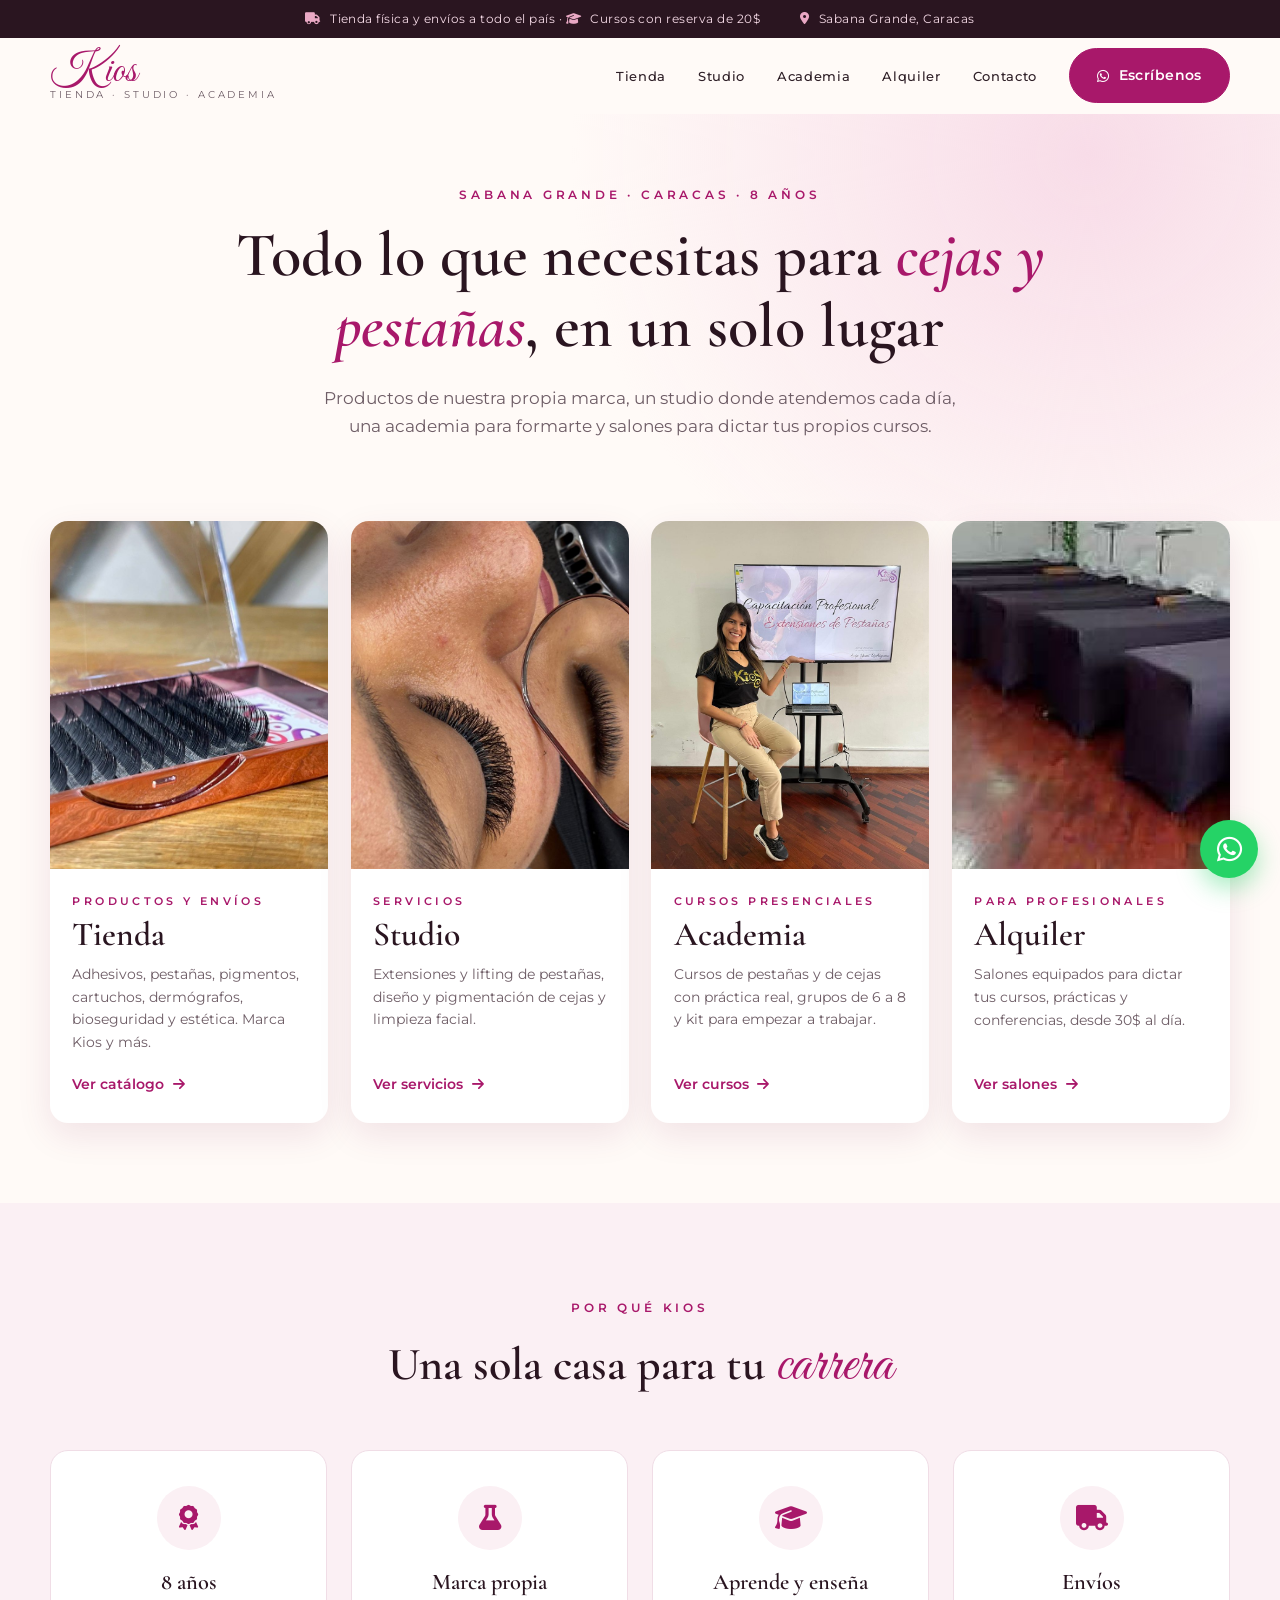
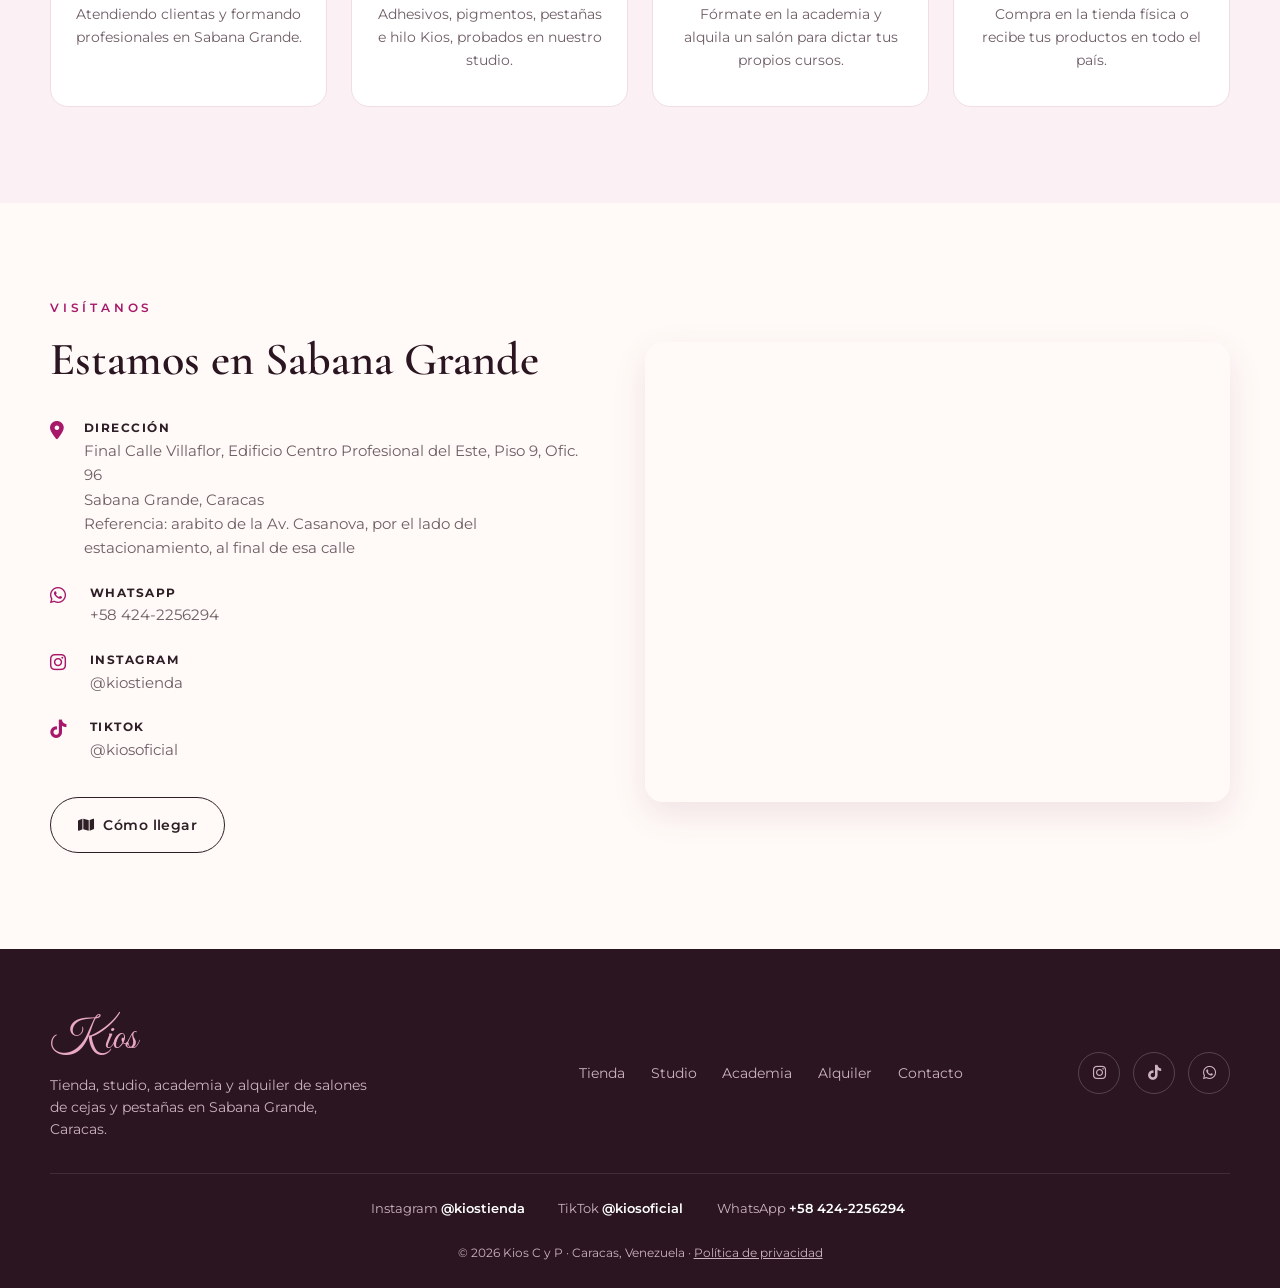
==== index.html @ 5a628b2a "Inicio: foto única de pestañas Kios (la de mejor calidad del catálogo) en la tarjeta de Tienda Co-Au" ====
<!DOCTYPE html>
<html lang="es">
<head>
  <meta charset="UTF-8" />
  <meta name="viewport" content="width=device-width, initial-scale=1.0" />
  <meta name="description" content="Kios: tienda de productos de cejas, pestañas y estética, studio de belleza, academia de cursos y alquiler de salones en Sabana Grande, Caracas." />
  <title>Kios — Tienda, Studio y Academia de Cejas y Pestañas en Caracas</title>

  <!-- Google Fonts -->
  <link rel="preconnect" href="https://fonts.googleapis.com" />
  <link rel="preconnect" href="https://fonts.gstatic.com" crossorigin />
  <link href="https://fonts.googleapis.com/css2?family=Cormorant+Garamond:wght@500;600;700&family=Great+Vibes&family=Montserrat:wght@400;500;600;700&display=swap" rel="stylesheet" />

  <!-- Font Awesome -->
  <link rel="stylesheet" href="https://cdnjs.cloudflare.com/ajax/libs/font-awesome/6.5.0/css/all.min.css" />

  <link rel="stylesheet" href="css/styles.css" />
</head>
<body>

  <!-- ========== BARRA DE AVISO ========== -->
  <div class="topbar">
    <div class="container topbar__inner">
      <span><i class="fas fa-truck"></i> Tienda física y envíos a todo el país · <i class="fas fa-graduation-cap"></i> Cursos con reserva de 20$</span>
      <span class="topbar__hide-sm"><i class="fas fa-location-dot"></i> Sabana Grande, Caracas</span>
    </div>
  </div>

  <!-- ========== NAVBAR ========== -->
  <header class="navbar" id="navbar">
    <div class="container navbar__inner">
      <a href="index.html" class="navbar__logo" aria-label="Kios, ir al inicio">
        <span class="logo__word">Kios</span>
        <span class="logo__sub">Tienda · Studio · Academia</span>
      </a>

      <nav class="navbar__links" id="navLinks">
        <a href="tienda.html">Tienda</a>
        <a href="studio.html">Studio</a>
        <a href="academia.html">Academia</a>
        <a href="alquiler.html">Alquiler</a>
        <a href="index.html#contacto">Contacto</a>
      </nav>

      <a class="btn btn--primary navbar__cta" data-wa="sus productos y servicios">
        <i class="fab fa-whatsapp"></i> <span>Escríbenos</span>
      </a>

      <button class="navbar__burger" id="burger" aria-label="Abrir menú">
        <span></span><span></span><span></span>
      </button>
    </div>
  </header>

  <main>

    <!-- ========== HERO ========== -->
    <section class="home-hero">
      <div class="container reveal">
        <p class="eyebrow">Sabana Grande · Caracas · 8 años</p>
        <h1>Todo lo que necesitas para <em>cejas y pestañas</em>, en un solo lugar</h1>
        <p class="hero__lead">Productos de nuestra propia marca, un studio donde atendemos cada día, una academia para formarte y salones para dictar tus propios cursos.</p>
      </div>
    </section>

    <!-- ========== 4 NEGOCIOS ========== -->
    <section class="doors-wrap">
      <div class="container">
        <div class="doors">
          <a href="tienda.html" class="door reveal">
            <img src="assets/img/tienda-pestanas-kios.jpg" alt="" loading="lazy" style="object-position: 72% center" />
            <div class="door__body">
              <p class="eyebrow">Productos y envíos</p>
              <h2>Tienda</h2>
              <p>Adhesivos, pestañas, pigmentos, cartuchos, dermógrafos, bioseguridad y estética. Marca Kios y más.</p>
              <span class="door__cta">Ver catálogo <i class="fas fa-arrow-right"></i></span>
            </div>
          </a>
          <a href="studio.html" class="door reveal">
            <img src="assets/img/pestanas-espejo.jpg" alt="" loading="lazy" />
            <div class="door__body">
              <p class="eyebrow">Servicios</p>
              <h2>Studio</h2>
              <p>Extensiones y lifting de pestañas, diseño y pigmentación de cejas y limpieza facial.</p>
              <span class="door__cta">Ver servicios <i class="fas fa-arrow-right"></i></span>
            </div>
          </a>
          <a href="academia.html" class="door reveal">
            <img src="assets/img/instructora.jpg" alt="" loading="lazy" style="object-position: center 30%" />
            <div class="door__body">
              <p class="eyebrow">Cursos presenciales</p>
              <h2>Academia</h2>
              <p>Cursos de pestañas y de cejas con práctica real, grupos de 6 a 8 y kit para empezar a trabajar.</p>
              <span class="door__cta">Ver cursos <i class="fas fa-arrow-right"></i></span>
            </div>
          </a>
          <a href="alquiler.html" class="door reveal">
            <img src="assets/img/salon-practicas.jpg" alt="" loading="lazy" />
            <div class="door__body">
              <p class="eyebrow">Para profesionales</p>
              <h2>Alquiler</h2>
              <p>Salones equipados para dictar tus cursos, prácticas y conferencias, desde 30$ al día.</p>
              <span class="door__cta">Ver salones <i class="fas fa-arrow-right"></i></span>
            </div>
          </a>
        </div>
      </div>
    </section>

    <!-- ========== POR QUÉ KIOS ========== -->
    <section class="section section--blush">
      <div class="container">
        <div class="section__head reveal">
          <p class="eyebrow">Por qué Kios</p>
          <h2>Una sola casa para tu <span class="script">carrera</span></h2>
        </div>
        <div class="why">
          <div class="why__item reveal"><i class="fas fa-award"></i><h3>8 años</h3><p>Atendiendo clientas y formando profesionales en Sabana Grande.</p></div>
          <div class="why__item reveal"><i class="fas fa-flask"></i><h3>Marca propia</h3><p>Adhesivos, pigmentos, pestañas e hilo Kios, probados en nuestro studio.</p></div>
          <div class="why__item reveal"><i class="fas fa-graduation-cap"></i><h3>Aprende y enseña</h3><p>Fórmate en la academia y alquila un salón para dictar tus propios cursos.</p></div>
          <div class="why__item reveal"><i class="fas fa-truck"></i><h3>Envíos</h3><p>Compra en la tienda física o recibe tus productos en todo el país.</p></div>
        </div>
      </div>
    </section>

    <!-- ========== CONTACTO ========== -->
    <section class="section" id="contacto">
      <div class="container contact">
        <div class="contact__info reveal">
          <p class="eyebrow">Visítanos</p>
          <h2>Estamos en Sabana Grande</h2>
          <ul class="contact__list">
            <li><i class="fas fa-location-dot"></i><div><strong>Dirección</strong><span>Final Calle Villaflor, Edificio Centro Profesional del Este, Piso 9, Ofic. 96<br />Sabana Grande, Caracas</span><span>Referencia: arabito de la Av. Casanova, por el lado del estacionamiento, al final de esa calle</span></div></li>
            <li><i class="fab fa-whatsapp"></i><div><strong>WhatsApp</strong><a href="https://wa.me/584242256294" target="_blank" rel="noopener">+58 424-2256294</a></div></li>
            <li><i class="fab fa-instagram"></i><div><strong>Instagram</strong><a href="https://www.instagram.com/kiostienda/" target="_blank" rel="noopener">@kiostienda</a></div></li>
            <li><i class="fab fa-tiktok"></i><div><strong>TikTok</strong><a href="https://www.tiktok.com/@kiosoficial" target="_blank" rel="noopener">@kiosoficial</a></div></li>
          </ul>
          <a href="https://maps.app.goo.gl/WRC1f1G1rYaAxHbv8" target="_blank" rel="noopener" class="btn btn--ghost"><i class="fas fa-map"></i> Cómo llegar</a>
        </div>
        <div class="contact__map reveal">
          <iframe title="Ubicación de Kios en Google Maps" src="https://www.google.com/maps?q=Centro+Profesional+del+Este,+Sabana+Grande,+Caracas&output=embed" loading="lazy" referrerpolicy="no-referrer-when-downgrade"></iframe>
        </div>
      </div>
    </section>

  </main>

  <!-- ========== FOOTER ========== -->
  <footer class="footer">
    <div class="container footer__inner">
      <div>
        <span class="logo__word logo__word--light">Kios</span>
        <p>Tienda, studio, academia y alquiler de salones de cejas y pestañas en Sabana Grande, Caracas.</p>
      </div>
      <nav class="footer__links">
        <a href="tienda.html">Tienda</a>
        <a href="studio.html">Studio</a>
        <a href="academia.html">Academia</a>
        <a href="alquiler.html">Alquiler</a>
        <a href="index.html#contacto">Contacto</a>
      </nav>
      <div class="footer__social">
        <a href="https://www.instagram.com/kiostienda/" target="_blank" rel="noopener" aria-label="Instagram de la tienda"><i class="fab fa-instagram"></i></a>
        <a href="https://www.tiktok.com/@kiosoficial" target="_blank" rel="noopener" aria-label="TikTok"><i class="fab fa-tiktok"></i></a>
        <a href="https://wa.me/584242256294" target="_blank" rel="noopener" aria-label="WhatsApp"><i class="fab fa-whatsapp"></i></a>
      </div>
    </div>
    <ul class="footer__accounts">
      <li>Instagram <a href="https://www.instagram.com/kiostienda/" target="_blank" rel="noopener">@kiostienda</a></li>
      <li>TikTok <a href="https://www.tiktok.com/@kiosoficial" target="_blank" rel="noopener">@kiosoficial</a></li>
      <li>WhatsApp <a href="https://wa.me/584242256294" target="_blank" rel="noopener">+58 424-2256294</a></li>
    </ul>
    <p class="footer__copy">© <span id="year"></span> Kios C y P · Caracas, Venezuela · <a href="privacidad.html">Política de privacidad</a></p>
  </footer>

  <!-- ========== WHATSAPP FLOTANTE ========== -->
  <a class="wa-float" data-wa="sus productos y servicios" aria-label="Escríbenos por WhatsApp">
    <i class="fab fa-whatsapp"></i>
  </a>

  <script src="js/main.js"></script>
</body>
</html>
---- css/styles.css ----
/* ========== VARIABLES ========== */
:root {
  --magenta: #a8186a;
  --magenta-dark: #7a0f4c;
  --rosa: #e9a8c4;
  --blush: #fbf0f4;
  --crema: #fffaf7;
  --oro: #c4a062;
  --texto: #2e1f27;
  --gris: #6e5d66;
  --borde: #f0dde6;
  --oscuro: #2a1520;

  --font-title: 'Cormorant Garamond', Georgia, serif;
  --font-body: 'Montserrat', system-ui, sans-serif;
  --font-script: 'Great Vibes', cursive;

  --radius: 18px;
  --shadow: 0 12px 34px rgba(122, 15, 76, .10);
}

/* ========== BASE ========== */
*, *::before, *::after { box-sizing: border-box; margin: 0; padding: 0; }
html { scroll-behavior: smooth; scroll-padding-top: 90px; }
body { font-family: var(--font-body); color: var(--texto); background: var(--crema); line-height: 1.65; font-size: 15px; overflow-x: hidden; }
img { max-width: 100%; display: block; }
a { color: inherit; text-decoration: none; cursor: pointer; }
ul { list-style: none; }

.container { width: min(1180px, 100% - 32px); margin-inline: auto; }
.container--narrow { width: min(820px, 100% - 32px); }

h1, h2, h3 { font-family: var(--font-title); font-weight: 600; line-height: 1.15; color: var(--oscuro); }
h1 { font-size: clamp(2.4rem, 5vw, 3.9rem); }
h2 { font-size: clamp(2rem, 3.6vw, 2.9rem); }
h3 { font-size: 1.4rem; }
h1 em { font-style: italic; color: var(--magenta); }

.eyebrow { font-size: .74rem; font-weight: 600; letter-spacing: .32em; text-transform: uppercase; color: var(--magenta); margin-bottom: .9rem; }
.script { font-family: var(--font-script); font-weight: 400; color: var(--magenta); font-size: 1.25em; }

/* ========== BOTONES ========== */
.btn { display: inline-flex; align-items: center; justify-content: center; gap: .55rem; padding: .95rem 1.7rem; border-radius: 999px; font-weight: 600; font-size: .88rem; letter-spacing: .03em; border: 1.5px solid var(--magenta); color: var(--magenta); background: transparent; transition: all .25s ease; white-space: nowrap; }
.btn:hover { background: var(--magenta); color: #fff; }
.btn--primary { background: var(--magenta); color: #fff; }
.btn--primary:hover { background: var(--magenta-dark); border-color: var(--magenta-dark); }
.btn--ghost { border-color: var(--texto); color: var(--texto); }
.btn--ghost:hover { background: var(--texto); border-color: var(--texto); }
.btn--light { background: #fff; color: var(--magenta); border-color: #fff; }
.btn--light:hover { background: transparent; color: #fff; }
.btn--small { padding: .6rem 1.1rem; font-size: .8rem; }

/* ========== TOPBAR ========== */
.topbar { background: var(--oscuro); color: #f6dbe7; font-size: .76rem; letter-spacing: .04em; }
.topbar__inner { display: flex; justify-content: center; gap: 2.5rem; padding: .55rem 0; }
.topbar i { color: var(--rosa); margin-right: .35rem; }

/* ========== NAVBAR ========== */
.navbar { position: sticky; top: 0; z-index: 50; background: rgba(255, 250, 247, .92); backdrop-filter: blur(10px); transition: box-shadow .3s; }
.navbar.is-scrolled { box-shadow: 0 6px 24px rgba(42, 21, 32, .08); }
.navbar__inner { display: flex; align-items: center; gap: 2rem; height: 76px; }
.navbar__logo { display: flex; flex-direction: column; line-height: 1; }
.logo__word { font-family: var(--font-script); font-size: 2.6rem; color: var(--magenta); }
.logo__word--light { color: var(--rosa); }
.logo__sub { font-size: .6rem; letter-spacing: .3em; text-transform: uppercase; color: var(--gris); margin-top: -.2rem; }
.navbar__links { display: flex; gap: 2rem; margin-left: auto; }
.navbar__links a { font-size: .84rem; font-weight: 500; letter-spacing: .05em; position: relative; }
.navbar__links a::after { content: ''; position: absolute; left: 0; bottom: -6px; width: 0; height: 1.5px; background: var(--magenta); transition: width .25s; }
.navbar__links a:hover::after { width: 100%; }
.navbar__burger { display: none; background: none; border: 0; cursor: pointer; padding: 6px; }
.navbar__burger span { display: block; width: 24px; height: 2px; background: var(--texto); margin: 5px 0; transition: .3s; }

/* ========== HERO ========== */
.hero { padding: 4.5rem 0 5rem; background: radial-gradient(circle at 85% 20%, #f8dce8 0, transparent 45%), var(--crema); }
.hero__inner { display: grid; grid-template-columns: 1.05fr 1fr; gap: 4rem; align-items: center; }
.hero__lead { font-size: 1.05rem; color: var(--gris); margin: 1.4rem 0 2rem; max-width: 520px; }
.hero__actions { display: flex; gap: 1rem; flex-wrap: wrap; }
.hero__stats { display: flex; gap: 2.5rem; margin-top: 3rem; padding-top: 2rem; border-top: 1px solid var(--borde); }
.hero__stats strong { display: block; font-family: var(--font-title); font-size: 2.2rem; color: var(--magenta); line-height: 1; }
.hero__stats span { font-size: .78rem; color: var(--gris); }

.hero__media { position: relative; height: 560px; }
.hero__img { position: absolute; object-fit: cover; border-radius: var(--radius); box-shadow: var(--shadow); }
.hero__img--main { width: 62%; height: 82%; left: 0; top: 9%; border-radius: 200px 200px var(--radius) var(--radius); }
.hero__img--top { width: 40%; height: 44%; right: 0; top: 0; }
.hero__img--bottom { width: 40%; height: 44%; right: 0; bottom: 0; }
.hero__badge { position: absolute; left: 44%; bottom: 4%; background: #fff; padding: .7rem 1.2rem; border-radius: 999px; font-weight: 600; font-size: .82rem; box-shadow: var(--shadow); color: var(--magenta); }

/* ========== SECCIONES ========== */
.section { padding: 6rem 0; }
.section--tight { padding-bottom: 4rem; }
.section--blush { background: var(--blush); }
.section--dark { background: var(--oscuro); color: #ecd9e2; }
.section--dark h2, .section--dark h3 { color: #fff; }
.section--dark .eyebrow { color: var(--rosa); }
.section__head { text-align: center; max-width: 680px; margin: 0 auto 3.2rem; }
.section__lead { color: var(--gris); margin-top: 1rem; font-size: 1rem; }
.section--dark .section__lead { color: #cdb3c0; }

/* ========== PROMO / CTA ========== */
.promo { background: linear-gradient(120deg, var(--magenta-dark), var(--magenta) 55%, #c94a8f); color: #fff; padding: 4.5rem 0; text-align: center; }
.promo .script { color: #ffd6e8; font-size: 2.4rem; }
.promo h2 { color: #fff; margin: .3rem 0 1.8rem; }

/* ========== SPLIT (kit) ========== */
.split { display: grid; grid-template-columns: 1fr 1.1fr; gap: 4.5rem; align-items: center; }
.split__media img { width: 100%; max-width: 440px; margin-inline: auto; aspect-ratio: 4 / 5; object-fit: cover; border-radius: 220px 220px var(--radius) var(--radius); box-shadow: var(--shadow); object-position: center 15%; }
.split__text .section__lead { margin-bottom: 1.8rem; }

.kit { display: grid; grid-template-columns: repeat(2, 1fr); gap: .8rem; margin-bottom: 2.2rem; }
.kit li { background: var(--blush); border-radius: 12px; padding: .85rem 1rem; font-weight: 500; font-size: .86rem; }
.kit i { color: var(--magenta); width: 22px; margin-right: .4rem; }

/* ========== CURSOS ========== */
.courses { display: grid; grid-template-columns: repeat(2, 1fr); gap: 2rem; }
.course { background: #fff; border-radius: var(--radius); overflow: hidden; display: flex; flex-direction: column; box-shadow: var(--shadow); }
.course img { width: 100%; height: 280px; object-fit: cover; }
.course__body { padding: 2rem; display: flex; flex-direction: column; flex: 1; }
.course__body h3 { font-size: 1.6rem; }
.course__body > p { margin: .7rem 0 1.3rem; font-size: .9rem; color: var(--gris); }
.checks { display: grid; gap: .5rem; margin-bottom: 1.5rem; font-size: .88rem; }
.checks li::before { content: '\f00c'; font-family: 'Font Awesome 6 Free'; font-weight: 900; color: var(--magenta); margin-right: .6rem; }
.course__prices { display: flex; gap: 1rem; margin-bottom: 1.3rem; }
.course__prices div { flex: 1; background: var(--blush); border-radius: 12px; padding: .9rem 1rem; }
.course__prices small { display: block; font-size: .74rem; color: var(--gris); }
.course__prices strong { font-family: var(--font-title); font-size: 2.2rem; color: var(--magenta); line-height: 1.1; }
.course__foot { margin-top: auto; display: flex; align-items: center; justify-content: space-between; gap: 1rem; padding-top: 1.2rem; border-top: 1px solid var(--borde); }
.price--ask { font-weight: 500; color: var(--gris); font-size: .84rem; font-style: italic; }

.payments { margin-top: 2.5rem; text-align: center; }
.payments p { font-size: .74rem; font-weight: 600; letter-spacing: .25em; text-transform: uppercase; color: var(--gris); margin-bottom: 1rem; }
.payments ul { display: flex; flex-wrap: wrap; justify-content: center; gap: .7rem; }
.payments li { background: #fff; border-radius: 999px; padding: .55rem 1.1rem; font-size: .85rem; font-weight: 500; }
.payments i { color: var(--magenta); margin-right: .4rem; }
.payments small { display: block; margin-top: .9rem; font-size: .76rem; color: var(--gris); }

/* ========== TEMARIO ========== */
.syllabus { display: grid; grid-template-columns: 1fr 1.4fr; gap: 2rem; }
.syllabus__col { background: rgba(255, 255, 255, .05); border: 1px solid rgba(255, 255, 255, .1); border-radius: var(--radius); padding: 2.2rem; }
.syllabus__col h3 { margin-bottom: 1.4rem; }
.syllabus__col h3 i { color: var(--rosa); font-size: 1.1rem; margin-right: .5rem; }
.syllabus ol { counter-reset: tema; display: grid; gap: .8rem; list-style: none; }
.syllabus__col:last-child ol { grid-template-columns: repeat(2, 1fr); column-gap: 1.5rem; }
.syllabus li { counter-increment: tema; display: flex; gap: .8rem; font-size: .9rem; }
.syllabus li::before { content: counter(tema, decimal-leading-zero); font-family: var(--font-title); font-weight: 700; color: var(--rosa); min-width: 1.6rem; }

/* ========== PASOS ========== */
.steps { display: grid; grid-template-columns: repeat(4, 1fr); gap: 1.5rem; list-style: none; }
.steps li { background: #fff; border-radius: var(--radius); padding: 2rem 1.5rem; text-align: center; }
.steps span { display: grid; place-items: center; width: 52px; height: 52px; margin: 0 auto 1rem; border-radius: 50%; background: var(--magenta); color: #fff; font-family: var(--font-title); font-size: 1.6rem; font-weight: 700; }
.steps h3 { margin-bottom: .4rem; }
.steps p { font-size: .86rem; color: var(--gris); }

/* ========== TAMBIÉN EN KIOS ========== */
#tambien .section__head { margin-bottom: 1.6rem; }
.extras { display: grid; grid-template-columns: repeat(3, 1fr); gap: 1.2rem; }
.extra { display: flex; gap: 1rem; align-items: center; padding: 1.3rem 1.4rem; border: 1px solid var(--borde); border-radius: var(--radius); background: #fff; transition: border-color .25s; }
.extra:hover { border-color: var(--magenta); }
.extra i { font-size: 1.3rem; color: var(--magenta); }
.extra h3 { font-size: 1.15rem; }
.extra p { font-size: .8rem; color: var(--gris); }

/* ========== POR QUÉ ========== */
.why { display: grid; grid-template-columns: repeat(4, 1fr); gap: 1.5rem; }
.why__item { text-align: center; padding: 2.2rem 1.4rem; border: 1px solid var(--borde); border-radius: var(--radius); background: #fff; }
.why__item i { font-size: 1.6rem; color: var(--magenta); background: var(--blush); width: 64px; height: 64px; display: grid; place-items: center; border-radius: 50%; margin: 0 auto 1.2rem; }
.why__item h3 { margin-bottom: .5rem; }
.why__item p { font-size: .86rem; color: var(--gris); }

/* ========== GALERÍA ========== */
.gallery { display: grid; grid-template-columns: repeat(6, 1fr); gap: .8rem; }
.gallery img { width: 100%; aspect-ratio: 1; object-fit: cover; border-radius: 12px; transition: opacity .3s; }
.gallery img:hover { opacity: .85; }
.gallery__cta { text-align: center; margin-top: 2.5rem; }

/* ========== FAQ ========== */
.faq { display: grid; gap: .9rem; }
.faq details { background: #fff; border-radius: 14px; padding: 1.2rem 1.5rem; }
.faq summary { cursor: pointer; font-weight: 600; list-style: none; display: flex; justify-content: space-between; align-items: center; gap: 1rem; }
.faq summary::-webkit-details-marker { display: none; }
.faq summary::after { content: '+'; font-size: 1.4rem; color: var(--magenta); transition: transform .3s; }
.faq details[open] summary::after { transform: rotate(45deg); }
.faq details p { margin-top: .8rem; color: var(--gris); font-size: .9rem; }

/* ========== ALQUILER ========== */
.rental { display: grid; grid-template-columns: 1fr 1.35fr; gap: 3rem; align-items: start; }
.rental__side img { width: 100%; aspect-ratio: 16 / 9; object-fit: cover; border-radius: var(--radius); margin-bottom: 1rem; box-shadow: var(--shadow); }
.rental__label { font-size: .74rem; font-weight: 600; letter-spacing: .25em; text-transform: uppercase; color: var(--magenta); margin: 1.5rem 0 .9rem; }
.rental__includes { display: grid; grid-template-columns: repeat(2, 1fr); gap: .6rem .8rem; font-size: .88rem; }
.rental__includes i { color: var(--magenta); width: 22px; margin-right: .3rem; }
.rental__side small { display: block; margin-top: .9rem; font-size: .75rem; color: var(--gris); }
.rates { background: #fff; border-radius: var(--radius); padding: .6rem 1.8rem 1.2rem; box-shadow: var(--shadow); }
.rates__group { font-size: .72rem; font-weight: 600; letter-spacing: .22em; text-transform: uppercase; color: var(--magenta); margin: 1.3rem 0 .3rem; }
.rate { display: flex; align-items: center; justify-content: space-between; gap: 1rem; padding: .7rem 0; border-bottom: 1px solid var(--borde); transition: color .2s; }
.rate strong { display: block; font-size: .95rem; font-weight: 600; }
.rate span { font-size: .78rem; color: var(--gris); }
.rate b { font-family: var(--font-title); font-size: 1.6rem; color: var(--magenta); white-space: nowrap; }
.rate:hover strong { color: var(--magenta); }
.rental__terms { margin-top: 2.5rem; }
.rental__terms ul { display: grid; gap: .55rem; margin-top: 1rem; font-size: .88rem; color: var(--gris); }
.rental__terms strong { color: var(--texto); }

/* ========== CONTACTO ========== */
.contact { display: grid; grid-template-columns: 1fr 1.1fr; gap: 4rem; align-items: center; }
.contact__list { display: grid; gap: 1.4rem; margin: 2rem 0 2.2rem; }
.contact__list li { display: flex; gap: 1rem; }
.contact__list i { color: var(--magenta); font-size: 1.15rem; width: 24px; margin-top: .2rem; }
.contact__list strong { display: block; font-size: .78rem; letter-spacing: .12em; text-transform: uppercase; }
.contact__list span, .contact__list a { display: block; color: var(--gris); font-size: .92rem; }
.contact__list a:hover { color: var(--magenta); }
.contact__map iframe { width: 100%; height: 460px; border: 0; border-radius: var(--radius); box-shadow: var(--shadow); }

/* ========== FOOTER ========== */
.footer { background: var(--oscuro); color: #cdb3c0; padding: 3.5rem 0 1.5rem; }
.footer__inner { display: grid; grid-template-columns: 1.5fr 2fr auto; gap: 2rem; align-items: center; padding-bottom: 2rem; border-bottom: 1px solid rgba(255, 255, 255, .1); }
.footer__inner p { font-size: .85rem; max-width: 320px; }
.footer__links { display: flex; flex-wrap: wrap; gap: 1.6rem; justify-content: center; font-size: .85rem; }
.footer__links a:hover { color: #fff; }
.footer__social { display: flex; gap: .8rem; }
.footer__social a { width: 42px; height: 42px; display: grid; place-items: center; border-radius: 50%; border: 1px solid rgba(255, 255, 255, .2); transition: .25s; }
.footer__social a:hover { background: var(--magenta); border-color: var(--magenta); color: #fff; }
.footer__copy { text-align: center; font-size: .78rem; padding-top: 1.5rem; }
.footer__copy a { text-decoration: underline; }

.footer__accounts { display: flex; flex-wrap: wrap; justify-content: center; gap: .5rem 1.8rem; padding-top: 1.5rem; font-size: .8rem; }
.footer__accounts a { color: #fff; font-weight: 600; margin-right: .3rem; }
.footer__accounts a:hover { color: var(--rosa); }

/* ========== MENÚ: PÁGINA ACTIVA ========== */
.navbar__links a.is-active { color: var(--magenta); }
.navbar__links a.is-active::after { width: 100%; }

/* ========== INICIO: DISTRIBUIDOR ========== */
.home-hero { padding: 4.5rem 0 3rem; text-align: center; background: radial-gradient(circle at 85% 10%, #f8dce8 0, transparent 45%), var(--crema); }
.home-hero h1 { max-width: 860px; margin-inline: auto; }
.home-hero .hero__lead { margin-inline: auto; max-width: 640px; }
.doors-wrap { padding: 0 0 5rem; }
.doors { display: grid; grid-template-columns: repeat(4, 1fr); gap: 1.4rem; }
.door { background: #fff; border-radius: var(--radius); overflow: hidden; box-shadow: var(--shadow); display: flex; flex-direction: column; transition: transform .3s; }
.door:hover { transform: translateY(-6px); }
.door img { width: 100%; aspect-ratio: 4 / 5; object-fit: cover; }
.door__body { padding: 1.5rem 1.4rem 1.7rem; display: flex; flex-direction: column; flex: 1; }
.door__body .eyebrow { margin-bottom: .4rem; font-size: .66rem; }
.door__body h2 { font-size: 2.1rem; }
.door__body p:not(.eyebrow) { font-size: .86rem; color: var(--gris); margin: .5rem 0 1.2rem; }
.door__cta { margin-top: auto; font-weight: 600; font-size: .85rem; color: var(--magenta); }
.door:hover .door__cta i { transform: translateX(4px); }
.door__cta i { transition: transform .25s; margin-left: .3rem; }

/* ========== CABECERA DE PÁGINA INTERNA ========== */
.page-hero { padding: 4rem 0; background: radial-gradient(circle at 85% 20%, #f8dce8 0, transparent 45%), var(--crema); }
.page-hero__inner { display: grid; grid-template-columns: 1.1fr 1fr; gap: 4rem; align-items: center; }
.page-hero__img { width: 100%; max-width: 420px; margin-inline: auto; aspect-ratio: 4 / 5; object-fit: cover; border-radius: 210px 210px var(--radius) var(--radius); box-shadow: var(--shadow); }
.page-first { padding-top: 4rem; }
.h2 { font-size: clamp(2rem, 3.6vw, 2.9rem); }

/* ========== SERVICIOS DEL STUDIO ========== */
.services { display: grid; grid-template-columns: repeat(3, 1fr); gap: 1.4rem; }
.service { background: #fff; border-radius: var(--radius); padding: 2rem 1.6rem; display: flex; flex-direction: column; align-items: flex-start; }
.service > i { font-size: 1.4rem; color: var(--magenta); background: var(--blush); width: 58px; height: 58px; display: grid; place-items: center; border-radius: 50%; margin-bottom: 1.1rem; }
.service p { font-size: .88rem; color: var(--gris); margin: .4rem 0 1.4rem; }
.service .btn { margin-top: auto; }

.steps--3 { grid-template-columns: repeat(3, 1fr); }

/* ========== WHATSAPP FLOTANTE ========== */
.wa-float { position: fixed; right: 22px; bottom: 22px; z-index: 60; width: 58px; height: 58px; border-radius: 50%; background: #25d366; color: #fff; display: grid; place-items: center; font-size: 1.8rem; box-shadow: 0 10px 25px rgba(37, 211, 102, .4); transition: transform .25s; }
.wa-float:hover { transform: scale(1.08); }

/* ========== ANIMACIÓN ========== */
.reveal { opacity: 0; transform: translateY(26px); transition: opacity .8s ease, transform .8s ease; }
.reveal.is-visible { opacity: 1; transform: none; }

/* ========== RESPONSIVE ========== */
@media (max-width: 1100px) {
  .why, .steps { grid-template-columns: repeat(2, 1fr); }
  .doors { grid-template-columns: repeat(2, 1fr); }
  .door img { aspect-ratio: 16 / 10; }
  .services { grid-template-columns: repeat(2, 1fr); }
}

@media (max-width: 900px) {
  .navbar__links { position: fixed; inset: 76px 0 auto 0; flex-direction: column; gap: 0; background: var(--crema); padding: 1rem 16px 1.5rem; box-shadow: 0 16px 30px rgba(42, 21, 32, .1); transform: translateY(-120%); opacity: 0; transition: .35s; margin: 0; z-index: -1; }
  .navbar__links.is-open { transform: none; opacity: 1; }
  .navbar__links a { padding: .9rem 0; border-bottom: 1px solid var(--borde); }
  .navbar__cta { margin-left: auto; }
  .navbar__burger { display: block; }

  .hero__inner, .split, .contact, .syllabus, .courses, .extras, .rental, .page-hero__inner { grid-template-columns: 1fr; gap: 2rem; }
  .steps--3 { grid-template-columns: 1fr; }
  .hero__inner, .split, .contact { gap: 3rem; }
  .hero__media { height: 440px; }
  .gallery { grid-template-columns: repeat(3, 1fr); }
  .footer__inner { grid-template-columns: 1fr; text-align: center; justify-items: center; }
}

@media (max-width: 600px) {
  body { font-size: 14.5px; }
  .topbar__hide-sm { display: none; }
  .navbar__cta span { display: none; }
  .navbar__cta { padding: .7rem .9rem; }
  .logo__sub { font-size: .5rem; letter-spacing: .2em; white-space: nowrap; }
  .section { padding: 4.2rem 0; }
  .hero { padding: 3rem 0 4rem; }
  .hero__stats { gap: 1.4rem; }
  .hero__stats strong { font-size: 1.8rem; }
  .hero__media { height: 360px; }
  .hero__badge { left: auto; right: 4%; bottom: 47%; }
  .steps { grid-template-columns: 1fr; }
  .why { gap: .8rem; }
  .why__item { padding: 1.4rem .9rem; }
  .why__item p { font-size: .78rem; }
  .kit { grid-template-columns: 1fr 1fr; gap: .6rem; }
  .kit li { font-size: .8rem; padding: .8rem; }
  .course img { height: 220px; }
  .course__prices strong { font-size: 1.75rem; white-space: nowrap; }
  .course__body, .syllabus__col { padding: 1.4rem; }
  .course__foot { flex-direction: column; align-items: stretch; }
  .syllabus__col:last-child ol { grid-template-columns: 1fr; }
  .contact__map iframe { height: 320px; }
  .rates { padding: .4rem 1.1rem 1rem; }
  .doors, .services, .steps--3 { grid-template-columns: 1fr; }
  .home-hero { padding: 3rem 0 2.2rem; }
  .doors-wrap { padding-bottom: 3.5rem; }
  .footer__accounts { flex-direction: column; align-items: center; text-align: center; }
}
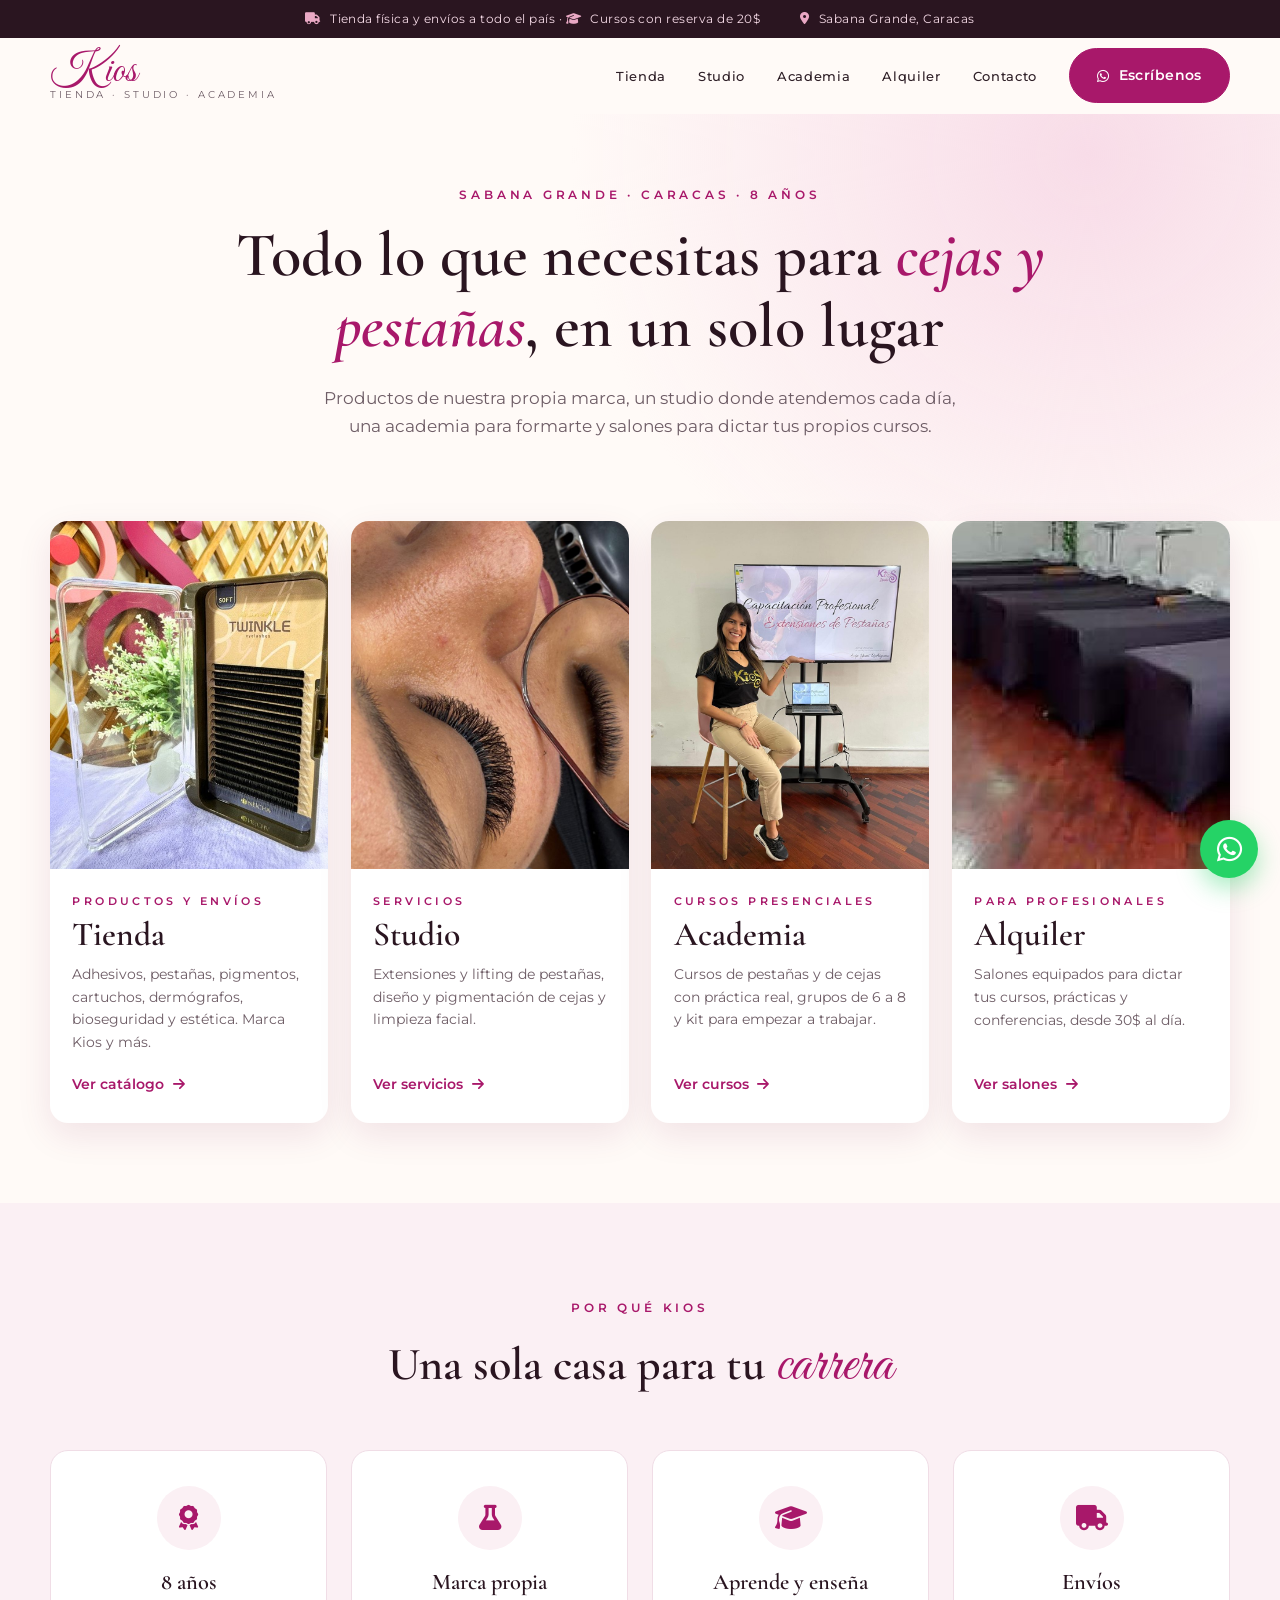
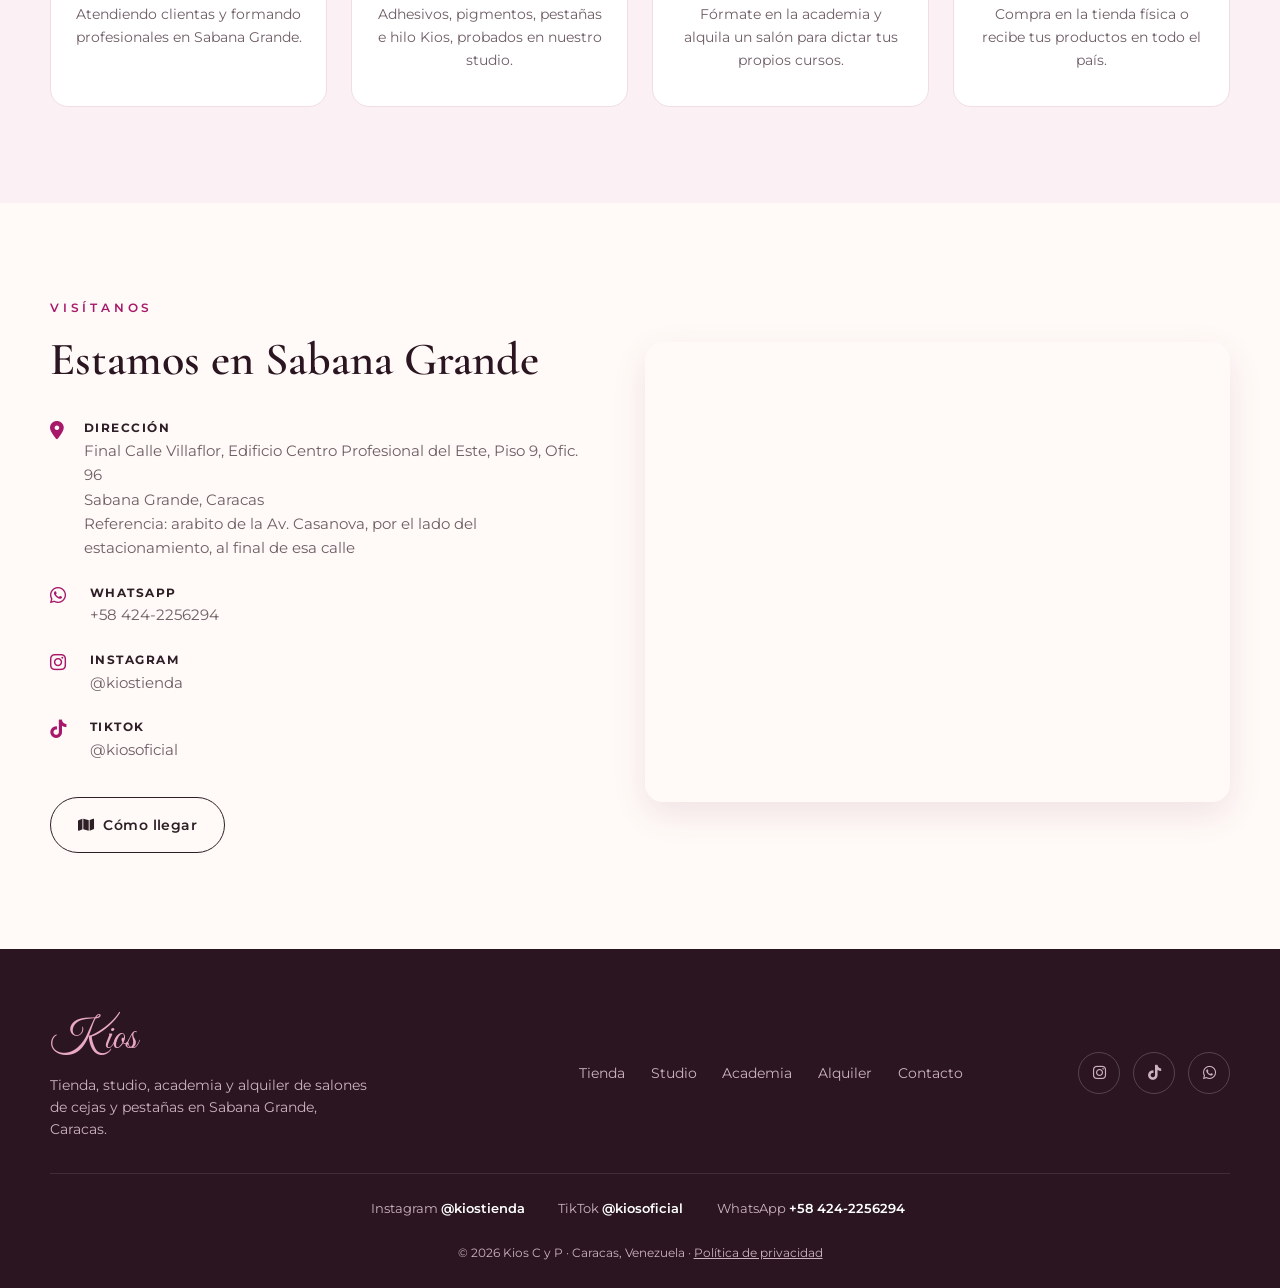
==== commit 2528946d: "Inicio: foto de pestañas Neicha Twinkle en la tarjeta de Tienda Co-Authored-By: Claude Opus 5.5 <nor" ====
--- a/index.html
+++ b/index.html
@@ -68,7 +68,7 @@
       <div class="container">
         <div class="doors">
           <a href="tienda.html" class="door reveal">
-            <img src="assets/img/tienda-pestanas-kios.jpg" alt="" loading="lazy" style="object-position: 72% center" />
+            <img src="assets/img/tienda-pestanas-twinkle.jpg" alt="" loading="lazy" />
             <div class="door__body">
               <p class="eyebrow">Productos y envíos</p>
               <h2>Tienda</h2>
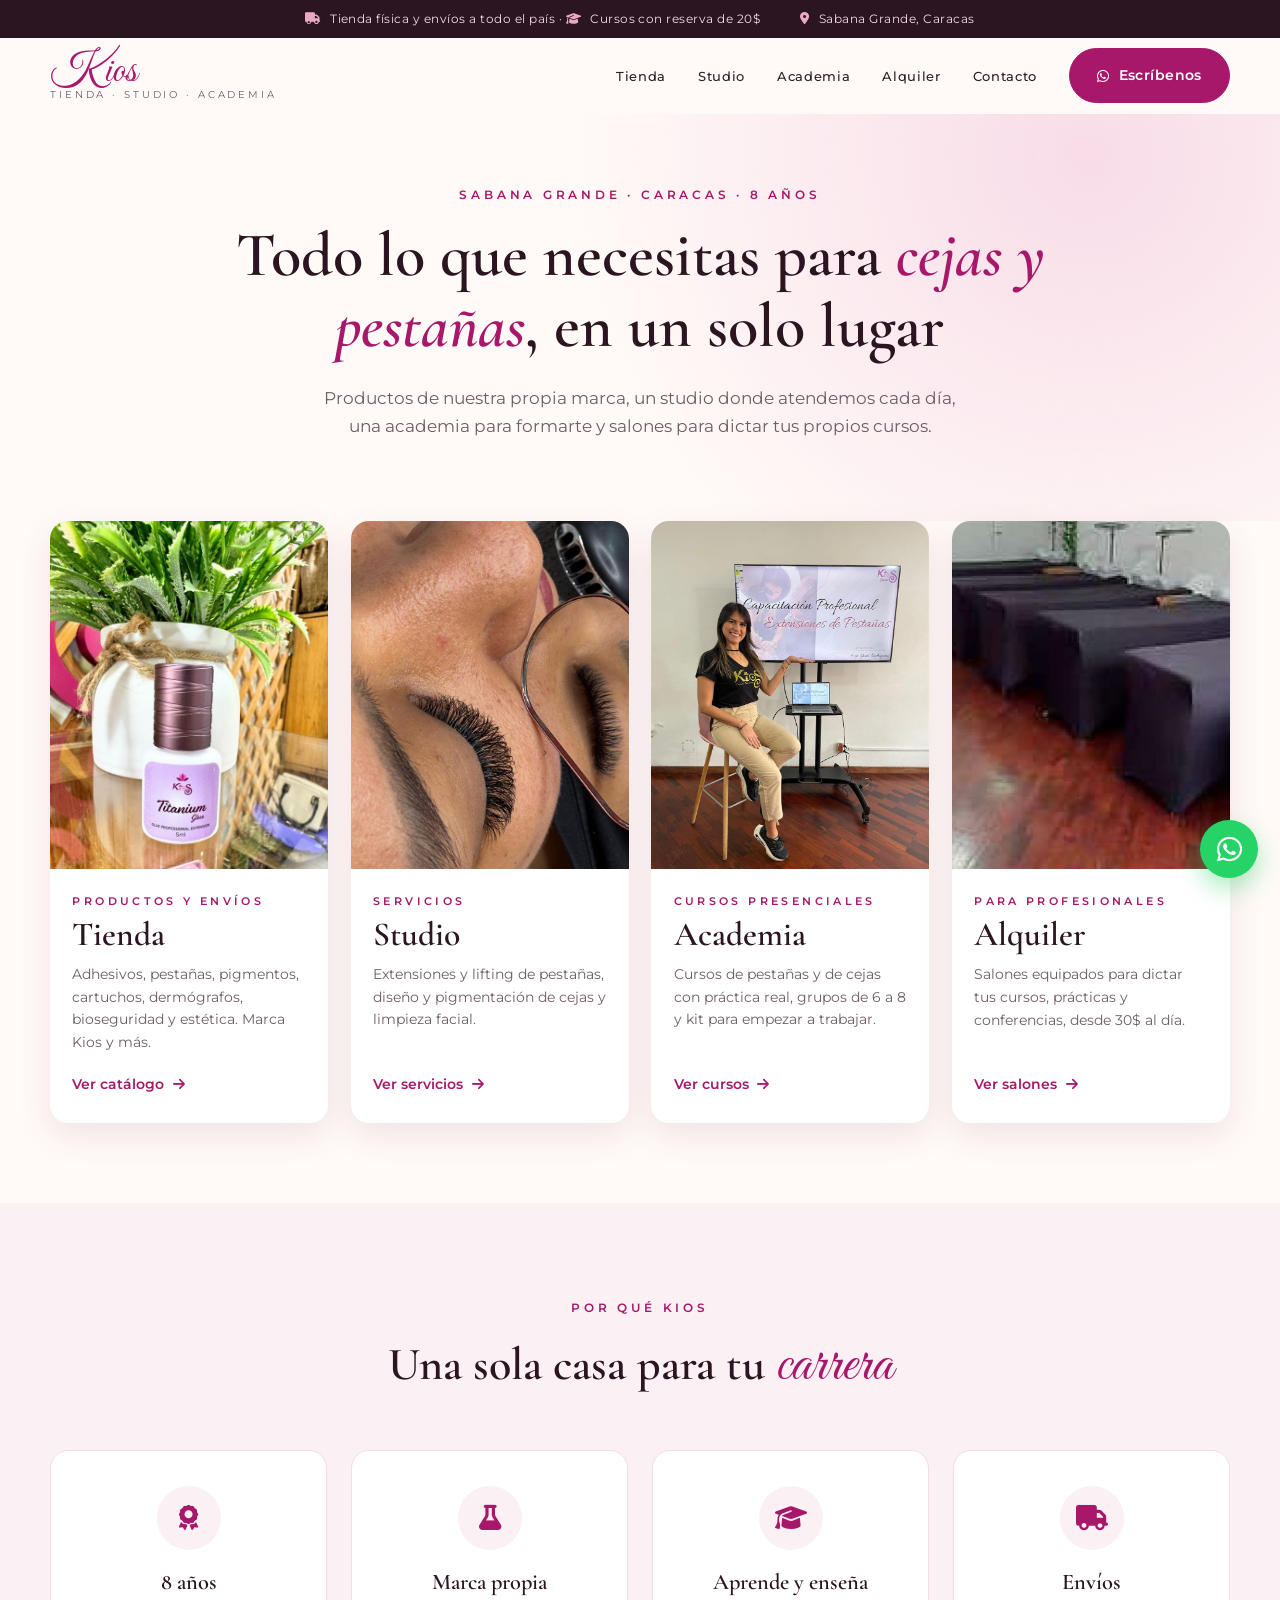
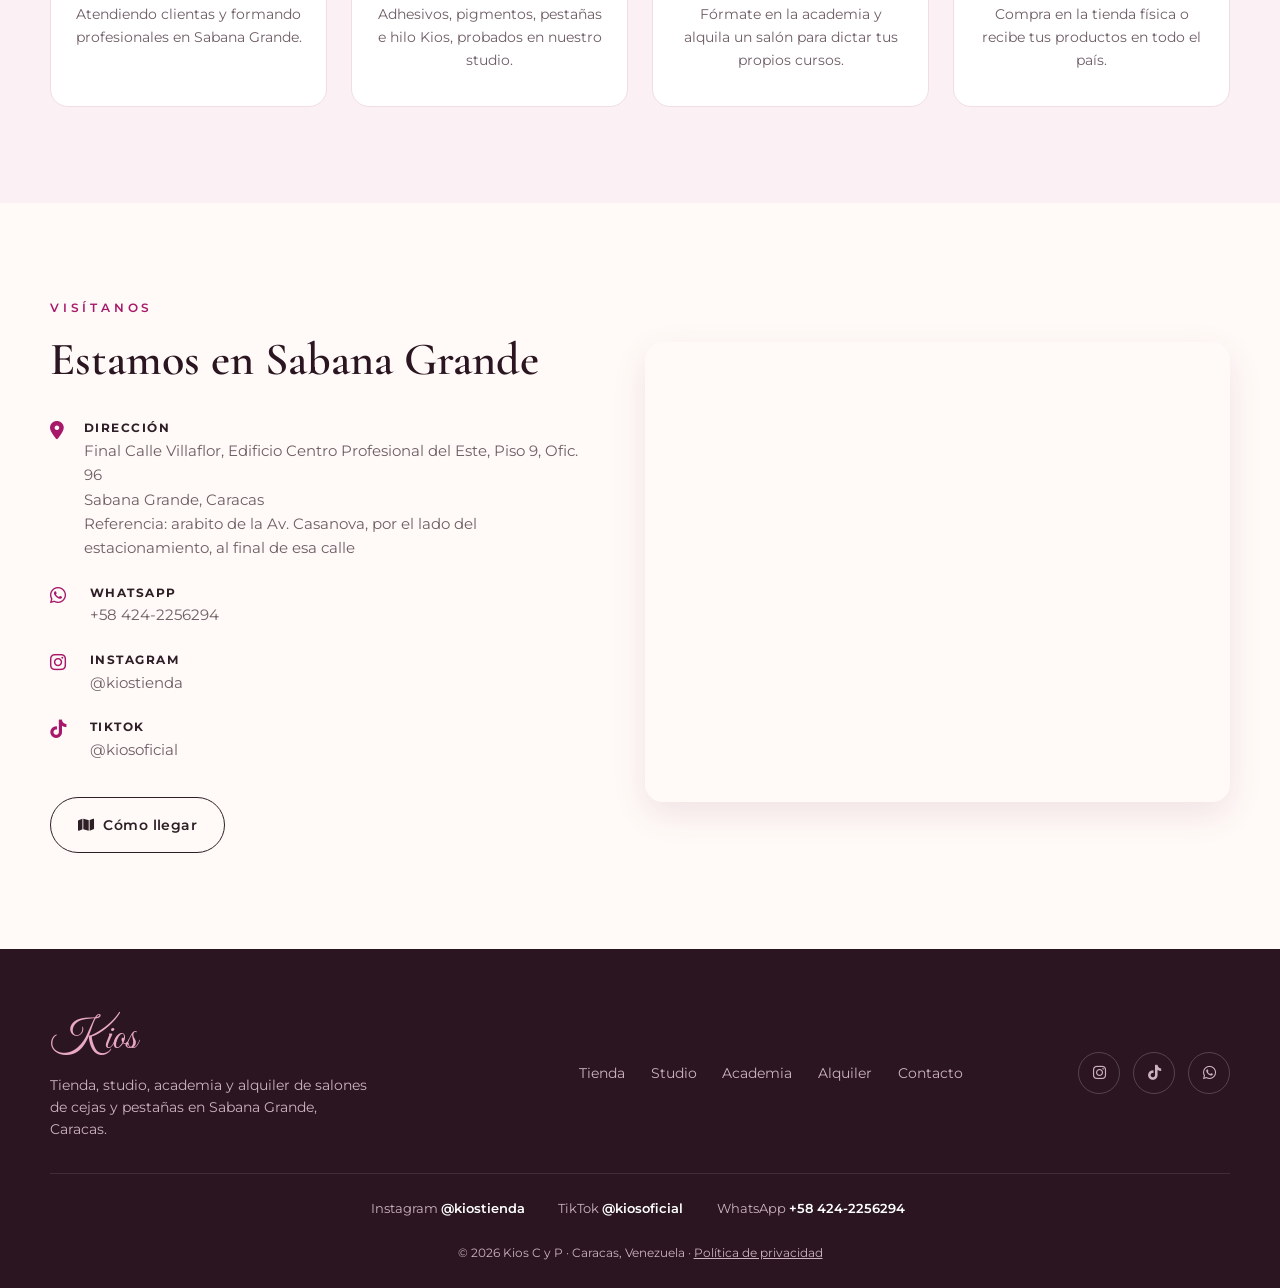
==== commit 26ce73ae: "Inicio: foto del adhesivo Kios Titanium en la tarjeta de Tienda Co-Authored-By: Claude Opus 5.5 <nor" ====
--- a/index.html
+++ b/index.html
@@ -68,7 +68,7 @@
       <div class="container">
         <div class="doors">
           <a href="tienda.html" class="door reveal">
-            <img src="assets/img/tienda-pestanas-twinkle.jpg" alt="" loading="lazy" />
+            <img src="assets/img/tienda-adhesivo-titanium.jpg" alt="" loading="lazy" style="object-position: center 80%" />
             <div class="door__body">
               <p class="eyebrow">Productos y envíos</p>
               <h2>Tienda</h2>
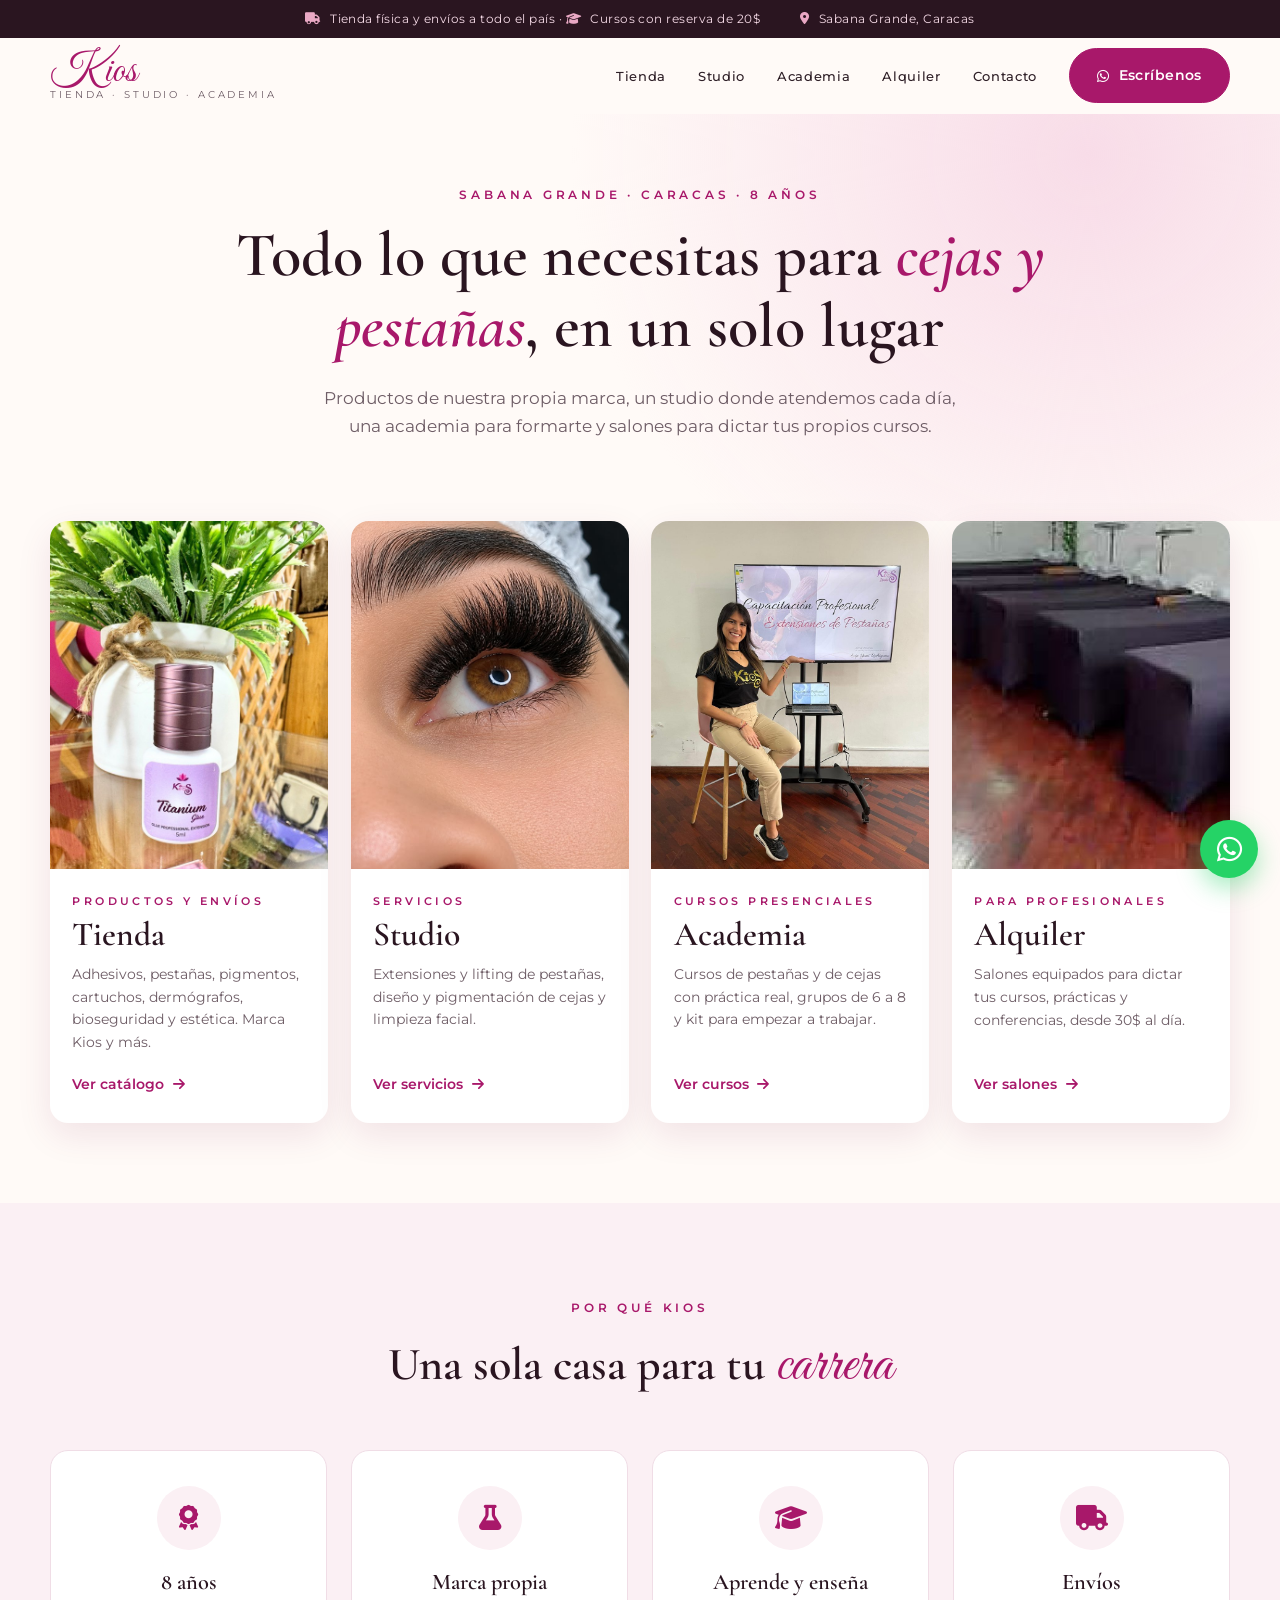
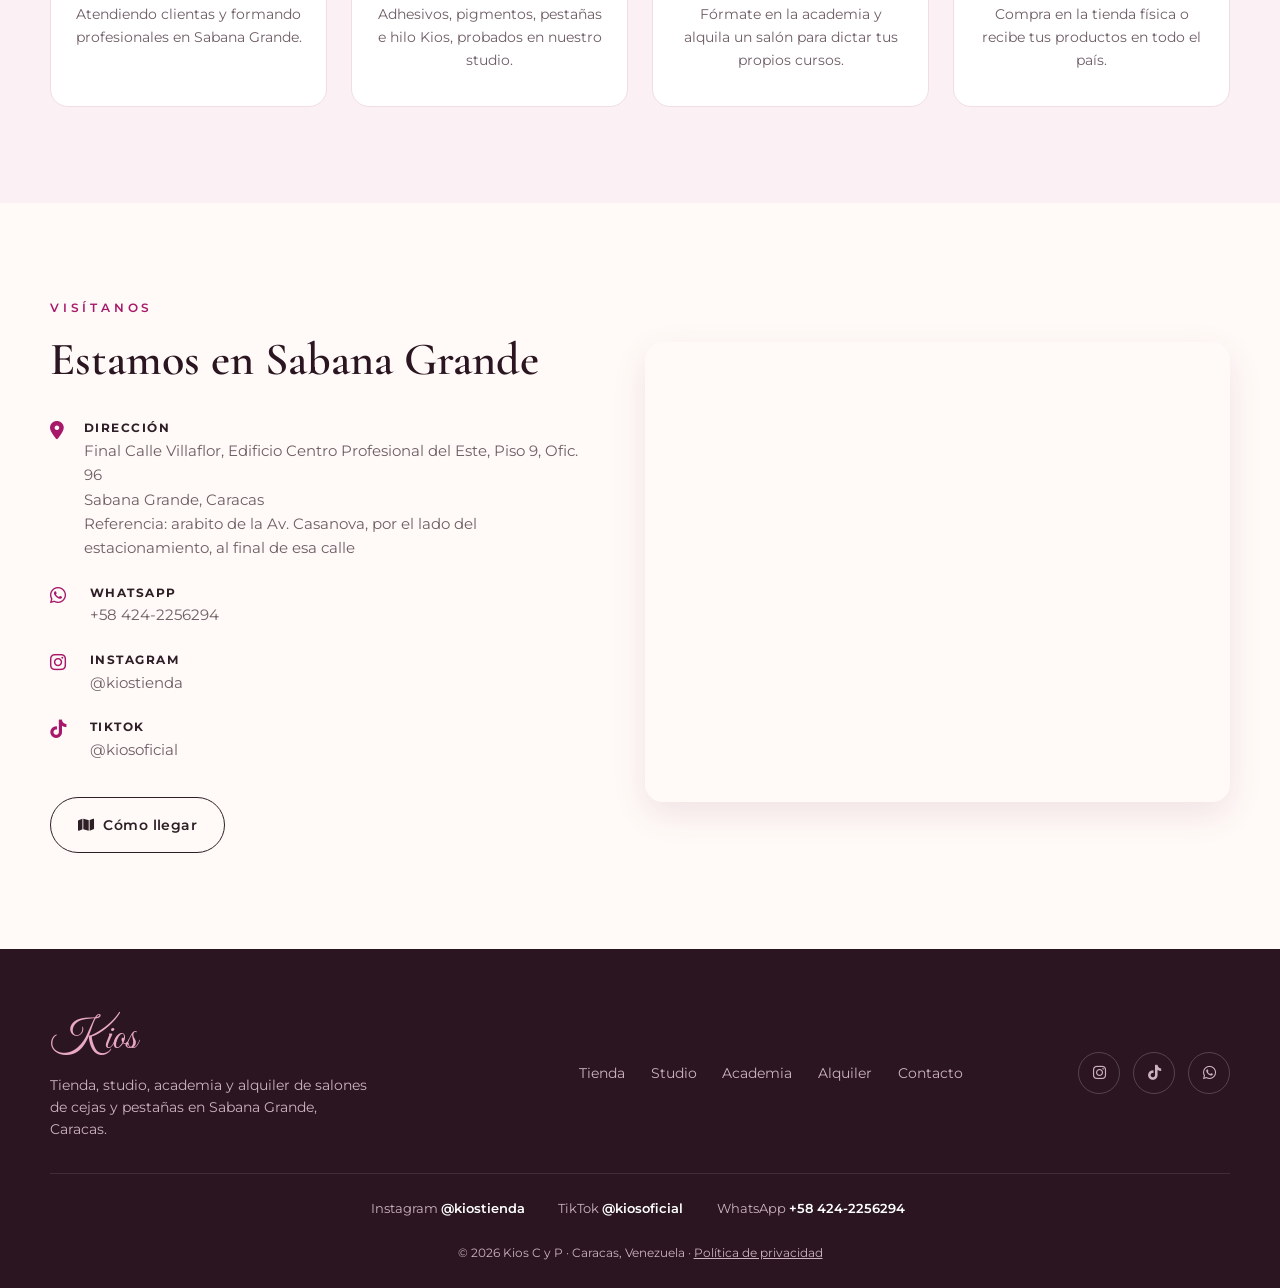
==== commit 9d2fbfa1: "Inicio: nueva foto en la tarjeta de Studio Co-Authored-By: Claude Opus 5.5 <noreply@anthropic.com>" ====
--- a/index.html
+++ b/index.html
@@ -77,7 +77,7 @@
             </div>
           </a>
           <a href="studio.html" class="door reveal">
-            <img src="assets/img/pestanas-espejo.jpg" alt="" loading="lazy" />
+            <img src="assets/img/studio-pestanas-ojo.jpg" alt="" loading="lazy" style="object-position: center 42%" />
             <div class="door__body">
               <p class="eyebrow">Servicios</p>
               <h2>Studio</h2>
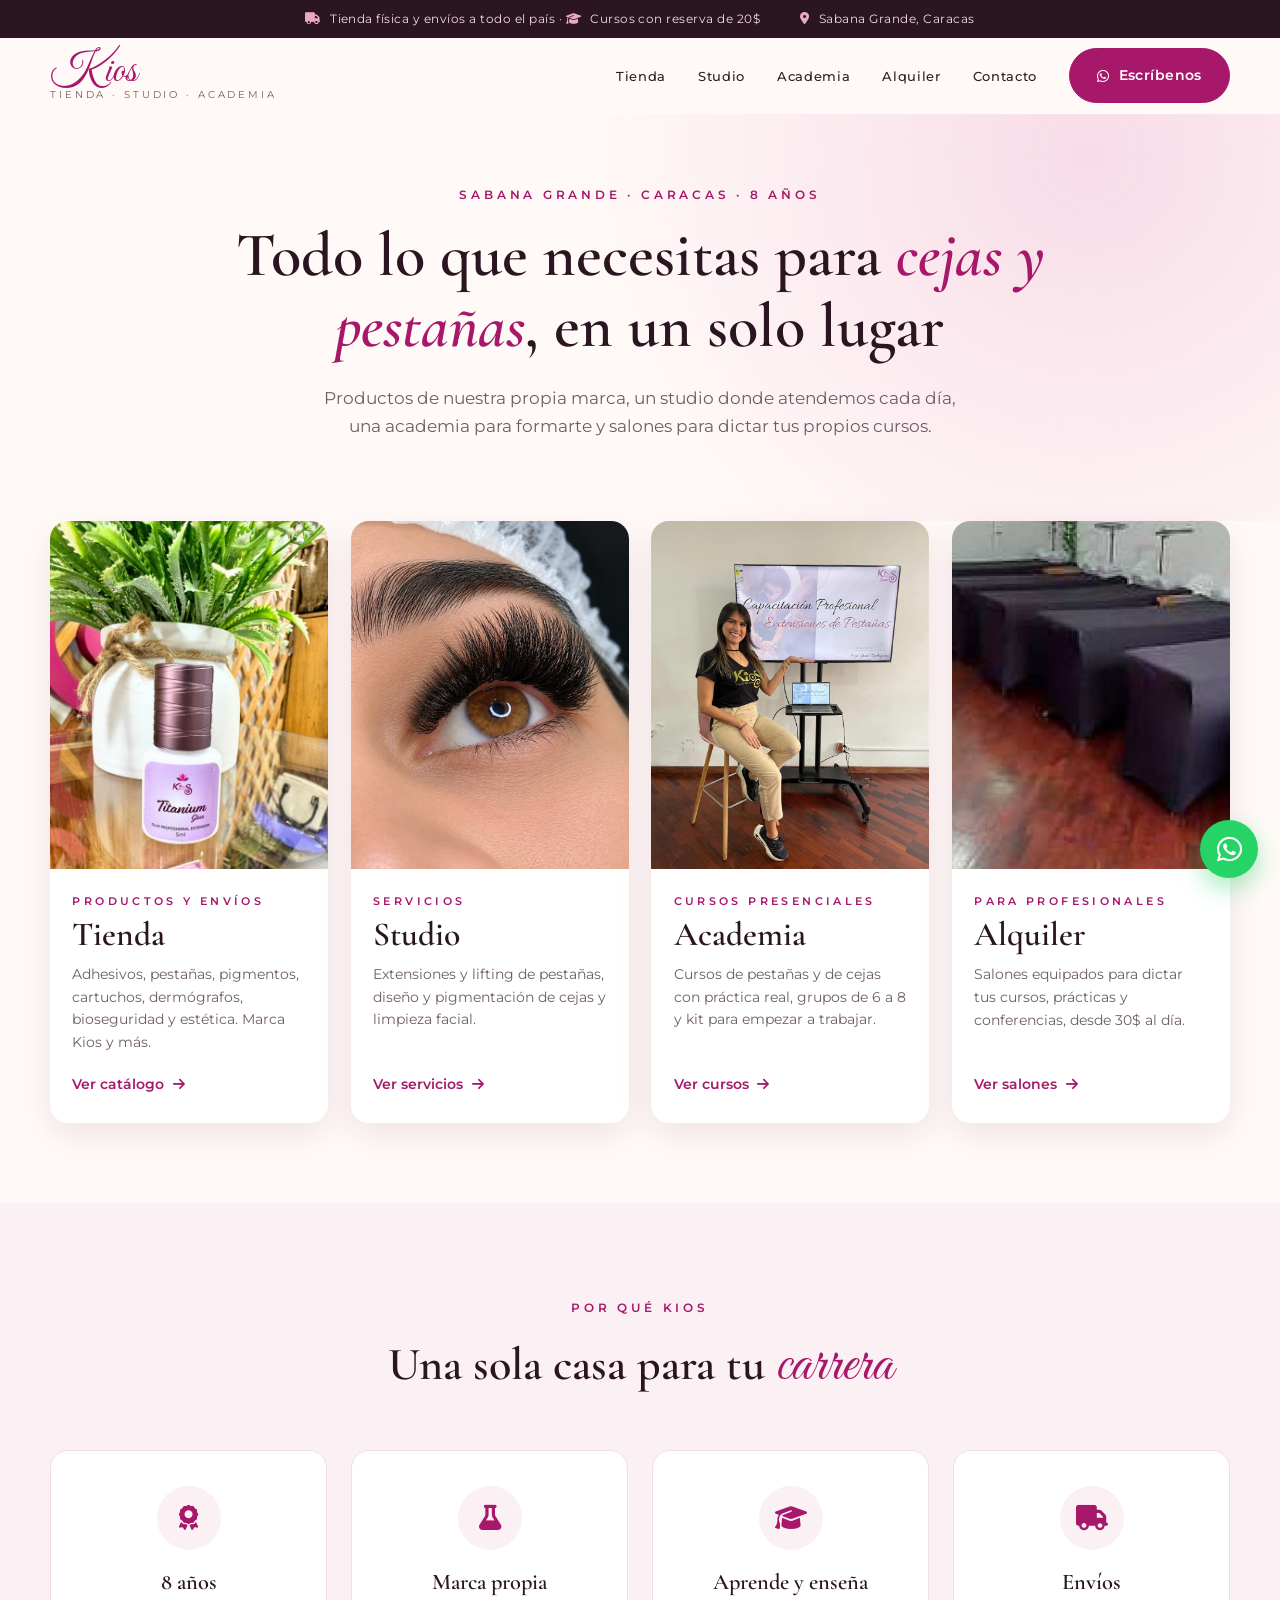
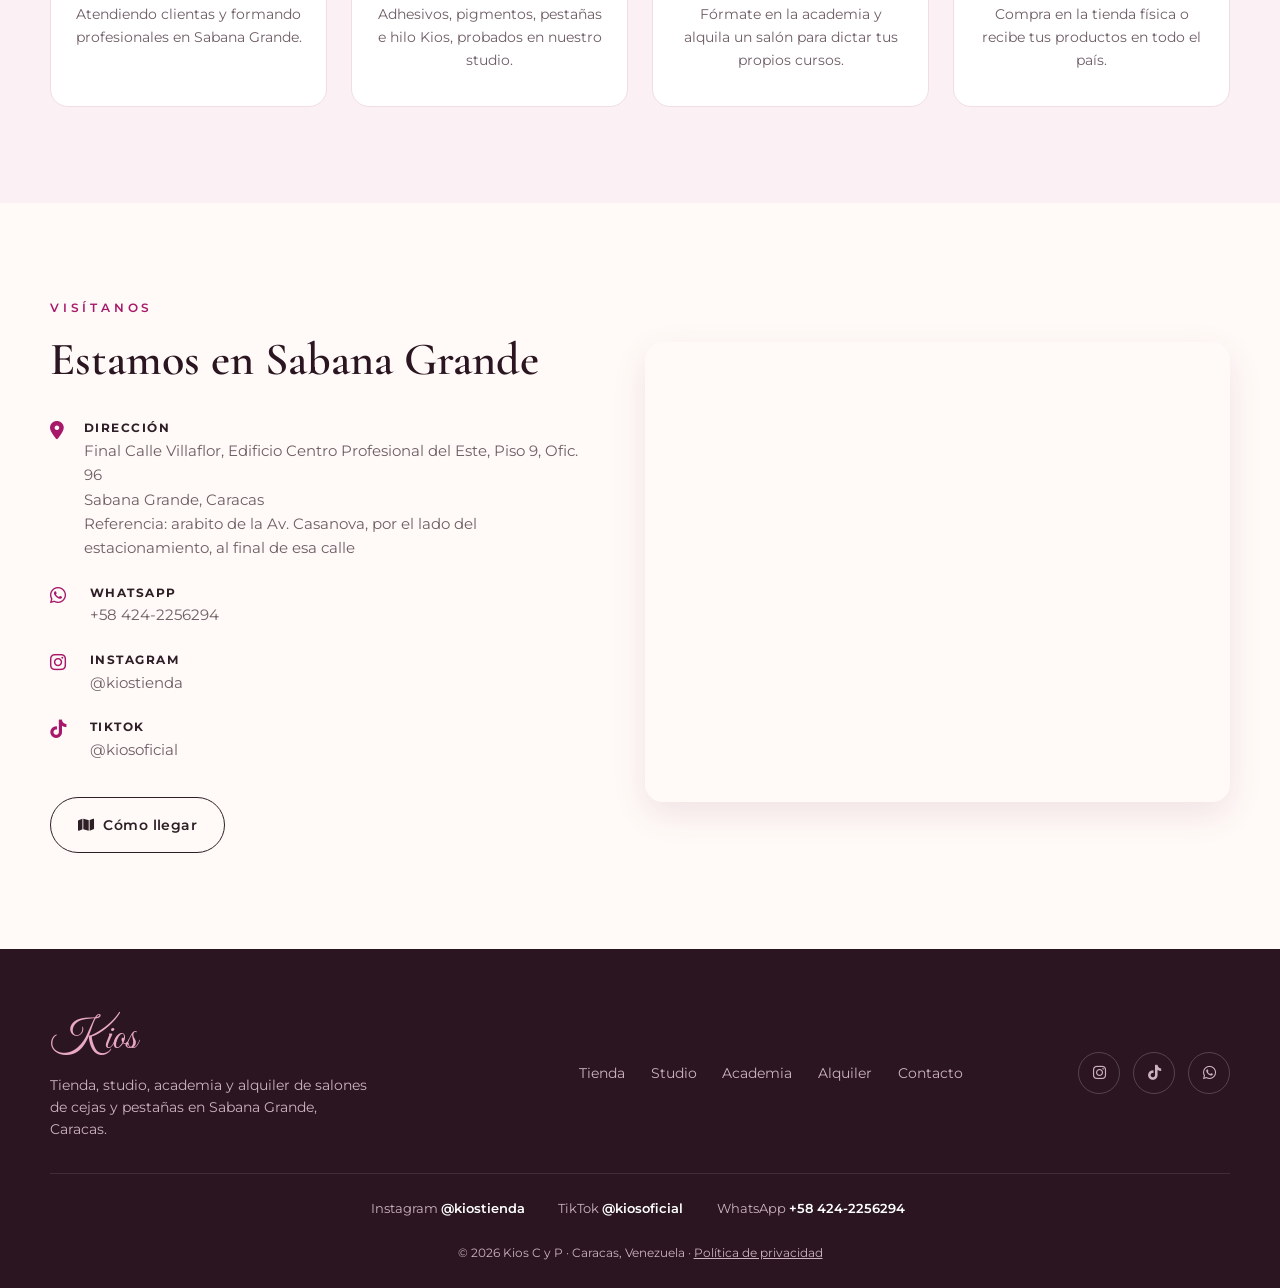
==== commit d301bf2b: "Inicio: tarjetas 4:3 en tablet/móvil y encuadre de Studio con ceja y pestañas Co-Authored-By: Claude" ====
--- a/index.html
+++ b/index.html
@@ -77,7 +77,7 @@
             </div>
           </a>
           <a href="studio.html" class="door reveal">
-            <img src="assets/img/studio-pestanas-ojo.jpg" alt="" loading="lazy" style="object-position: center 42%" />
+            <img src="assets/img/studio-pestanas-ojo.jpg" alt="" loading="lazy" style="object-position: center 20%" />
             <div class="door__body">
               <p class="eyebrow">Servicios</p>
               <h2>Studio</h2>
--- a/css/styles.css
+++ b/css/styles.css
@@ -275,7 +275,7 @@
 @media (max-width: 1100px) {
   .why, .steps { grid-template-columns: repeat(2, 1fr); }
   .doors { grid-template-columns: repeat(2, 1fr); }
-  .door img { aspect-ratio: 16 / 10; }
+  .door img { aspect-ratio: 4 / 3; }
   .services { grid-template-columns: repeat(2, 1fr); }
 }
 
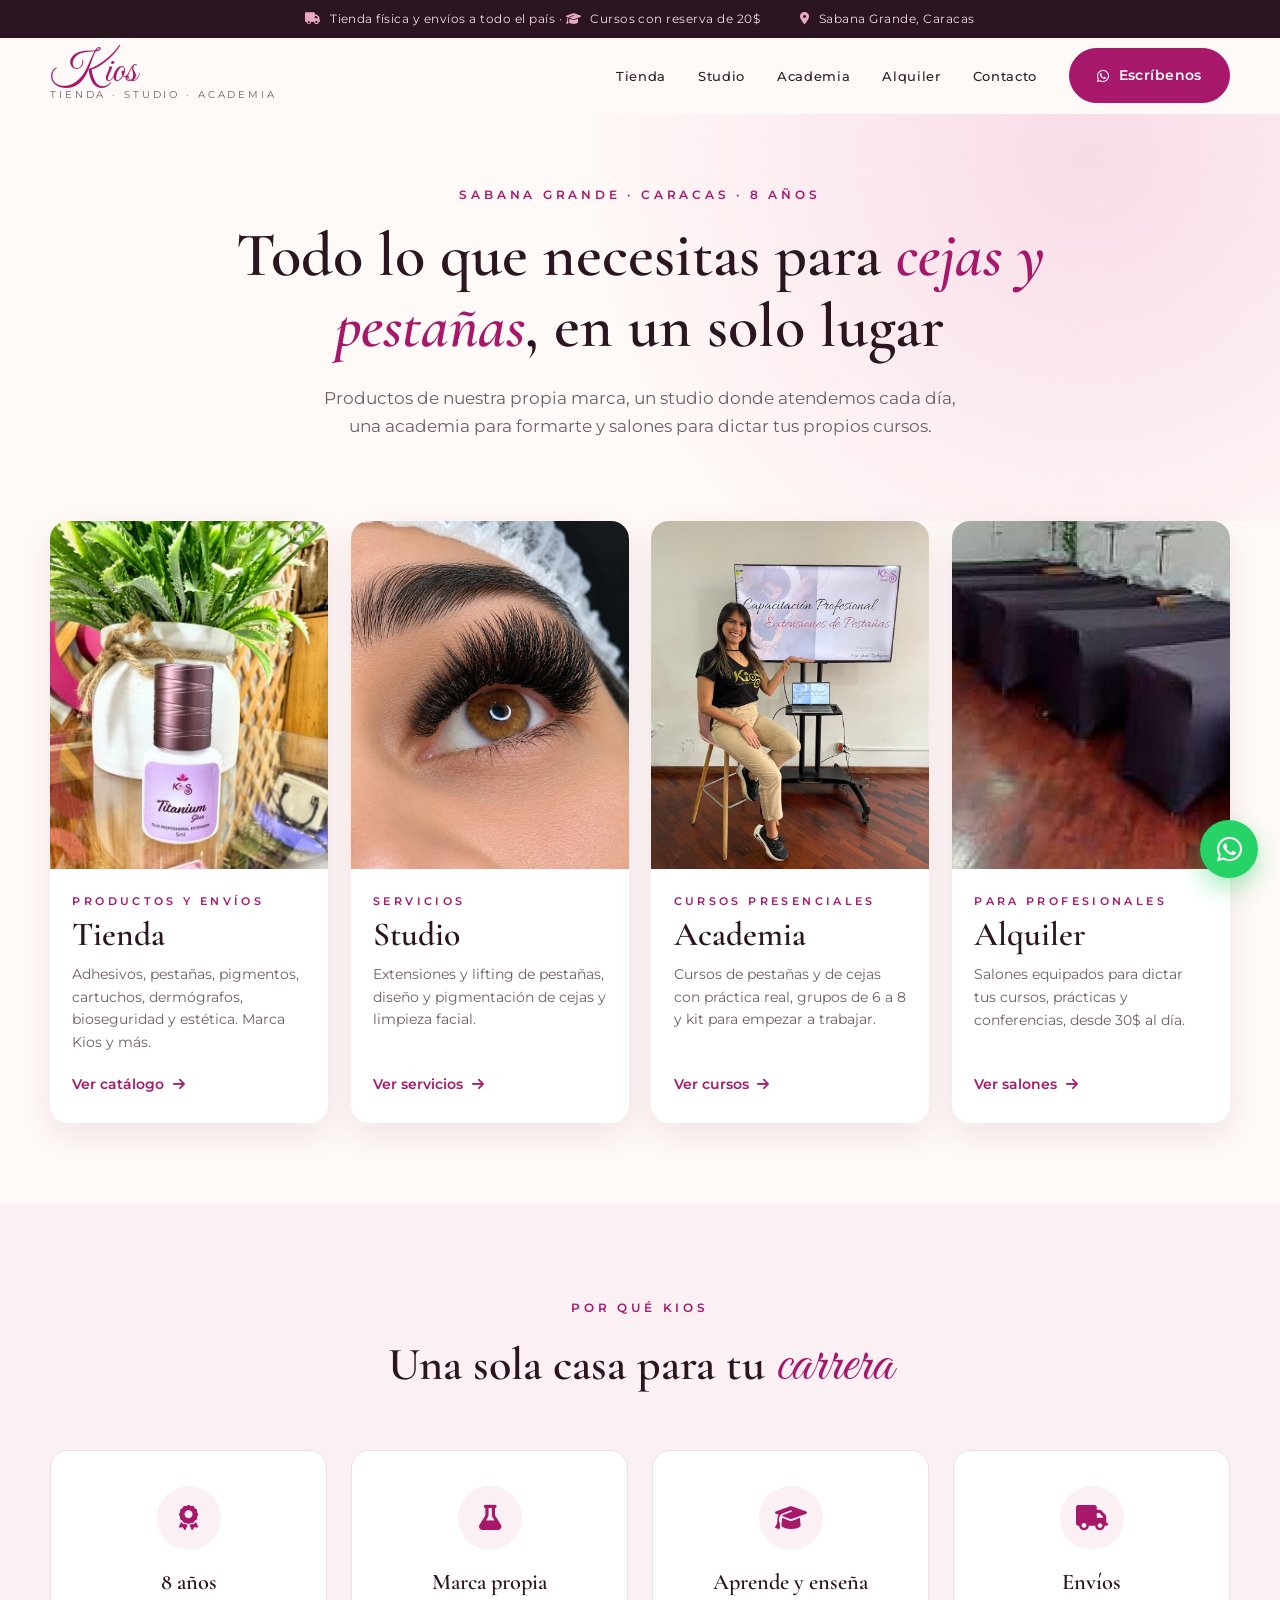
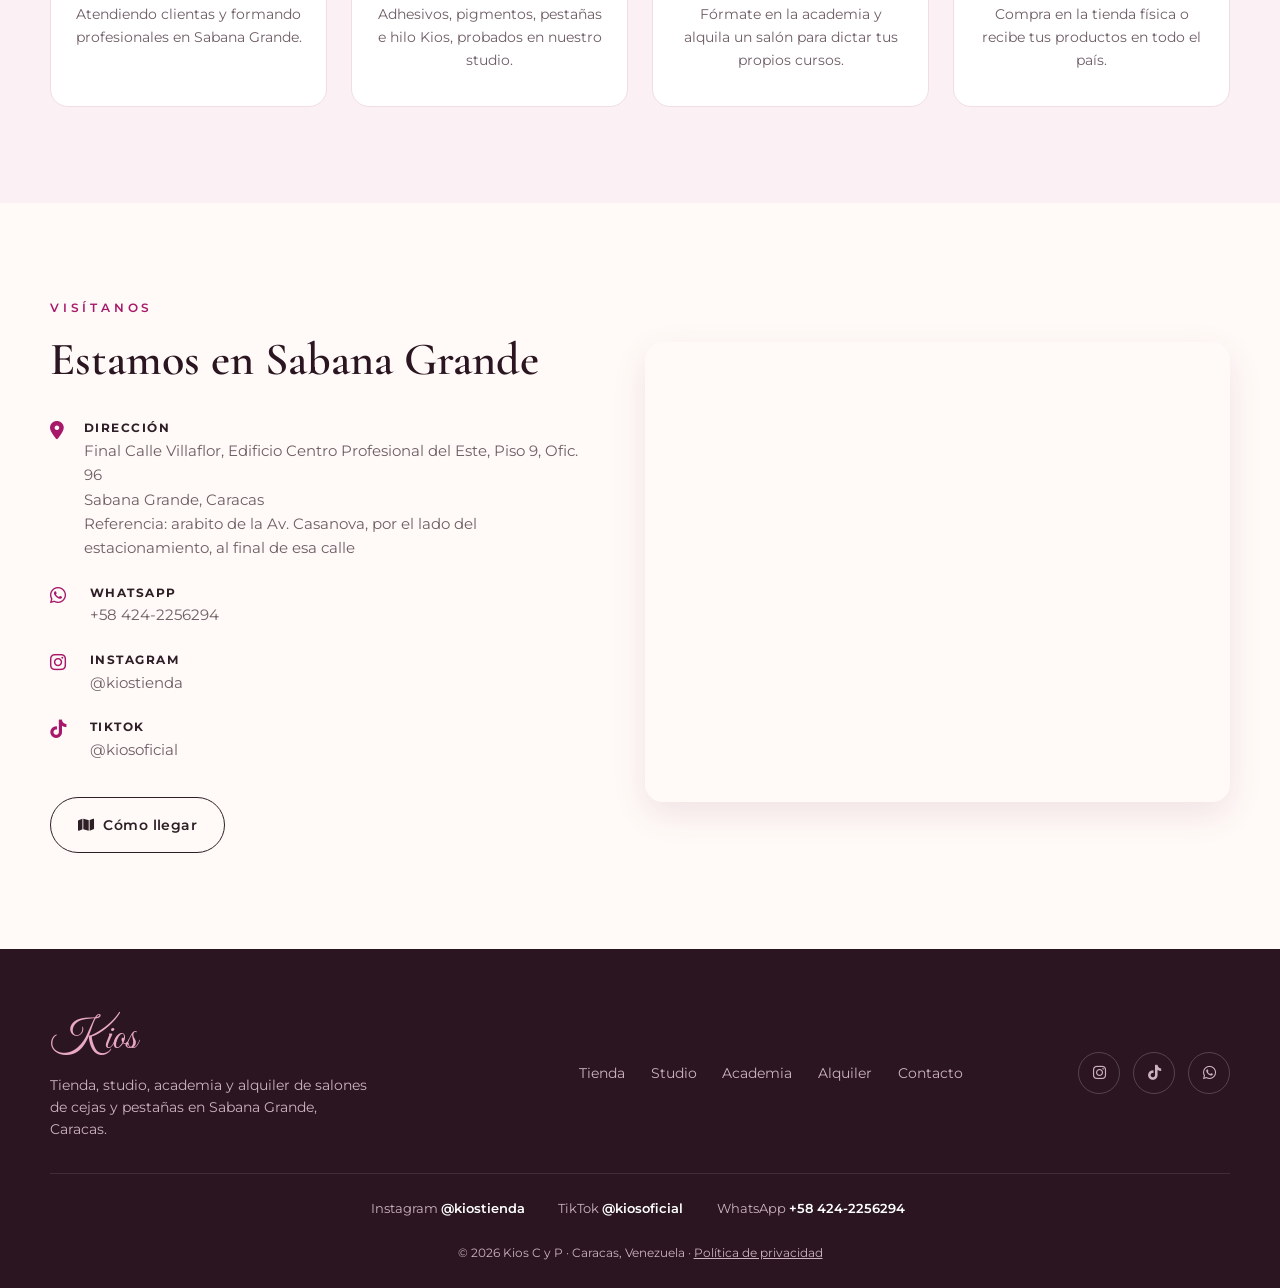
==== commit 7ec115e6: "Inicio: tarjetas cuadradas en tablet/móvil para que la foto de Studio muestre el lagrimal Co-Authore" ====
--- a/index.html
+++ b/index.html
@@ -77,7 +77,7 @@
             </div>
           </a>
           <a href="studio.html" class="door reveal">
-            <img src="assets/img/studio-pestanas-ojo.jpg" alt="" loading="lazy" style="object-position: center 20%" />
+            <img src="assets/img/studio-pestanas-ojo.jpg" alt="" loading="lazy" style="object-position: center 18%" />
             <div class="door__body">
               <p class="eyebrow">Servicios</p>
               <h2>Studio</h2>
--- a/css/styles.css
+++ b/css/styles.css
@@ -275,7 +275,7 @@
 @media (max-width: 1100px) {
   .why, .steps { grid-template-columns: repeat(2, 1fr); }
   .doors { grid-template-columns: repeat(2, 1fr); }
-  .door img { aspect-ratio: 4 / 3; }
+  .door img { aspect-ratio: 1 / 1; }
   .services { grid-template-columns: repeat(2, 1fr); }
 }
 
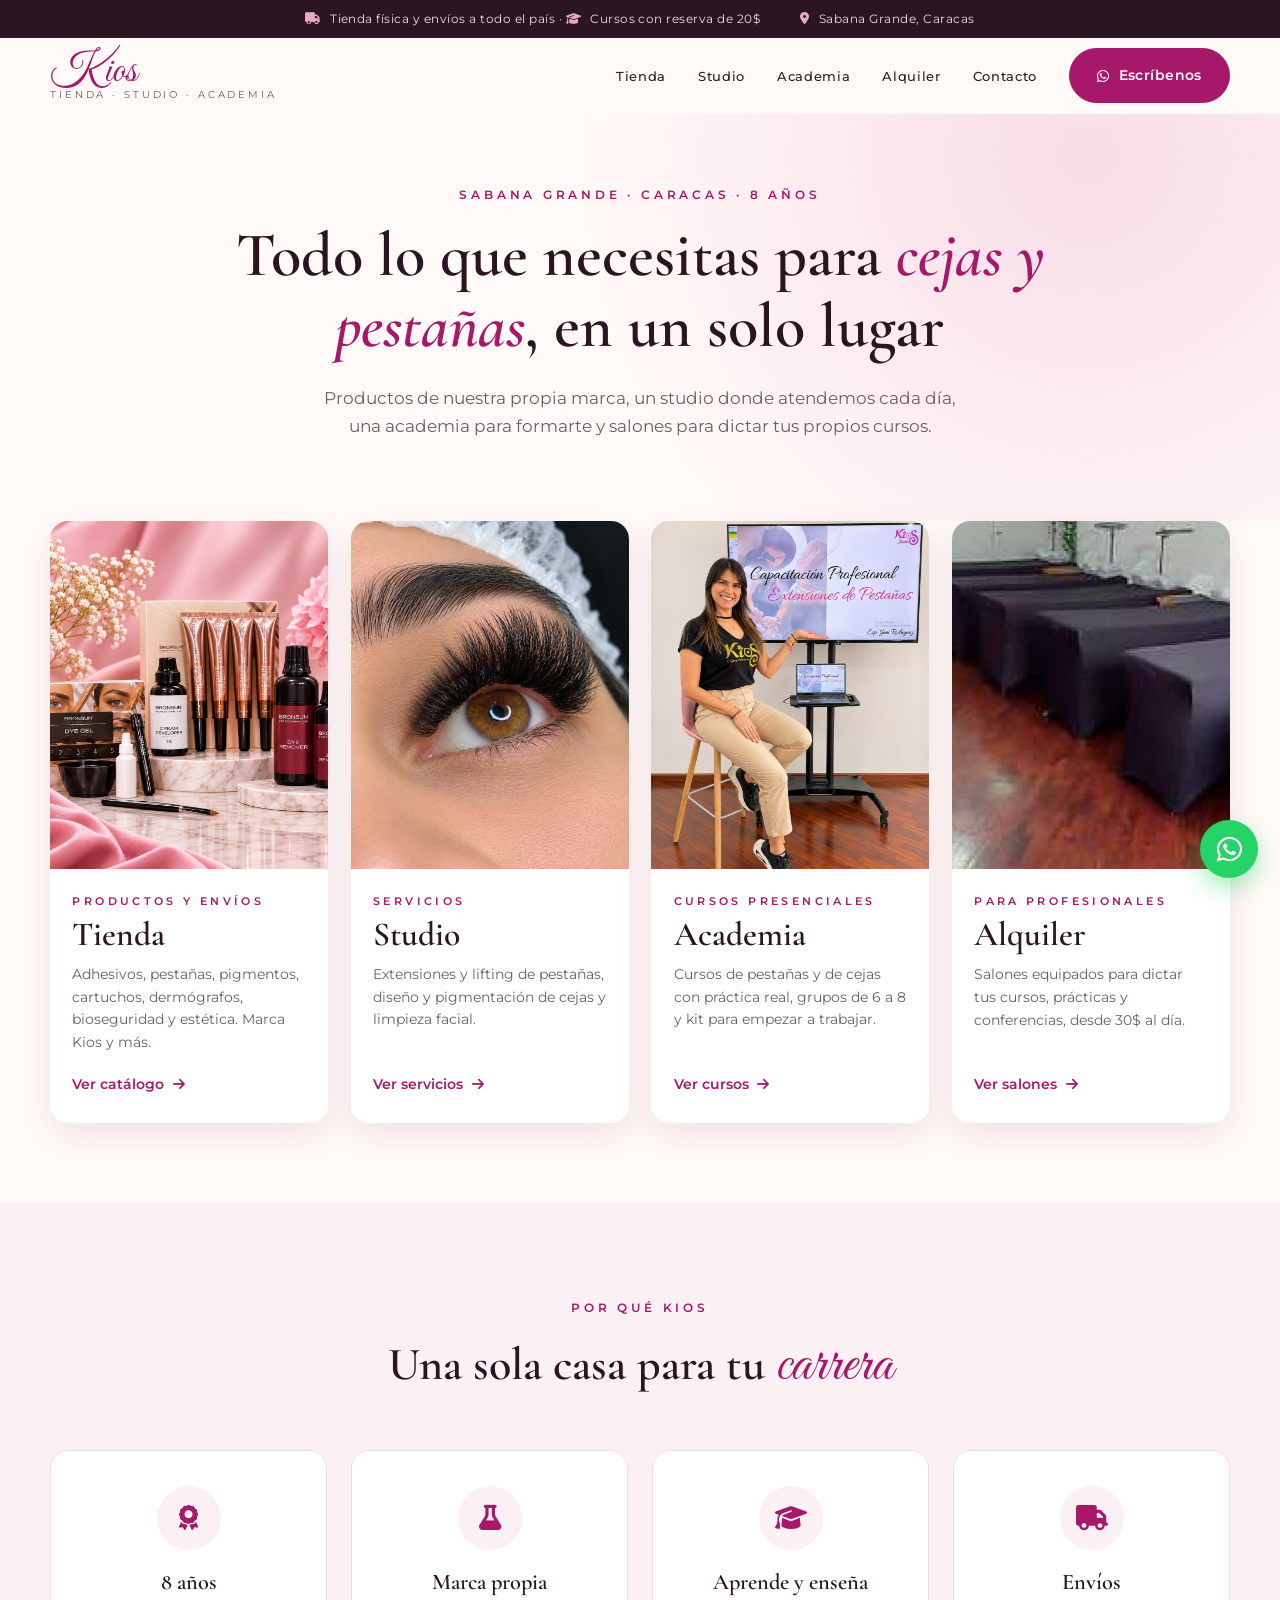
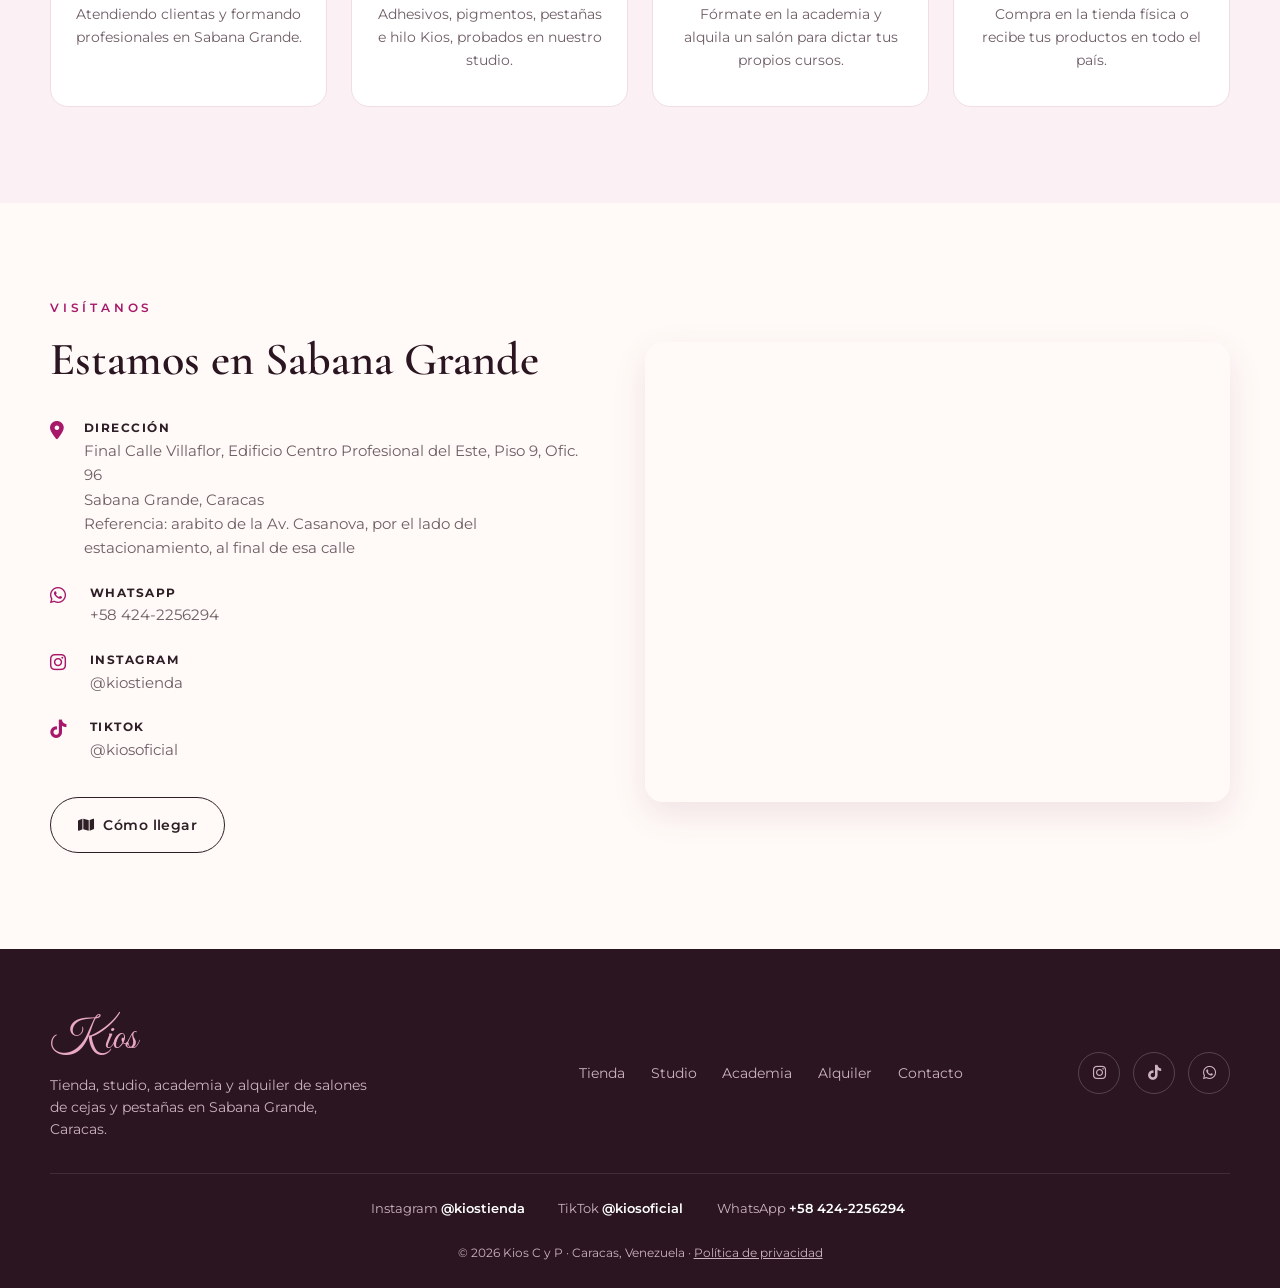
==== commit bf3d239a: "Inicio: foto de productos Bronsun en la tarjeta de Tienda Co-Authored-By: Claude Opus 5.5 <noreply@a" ====
--- a/index.html
+++ b/index.html
@@ -29,10 +29,10 @@
   <!-- ========== NAVBAR ========== -->
   <header class="navbar" id="navbar">
     <div class="container navbar__inner">
-      <a href="index.html" class="navbar__logo" aria-label="Kios, ir al inicio">
-        <span class="logo__word">Kios</span>
-        <span class="logo__sub">Tienda · Studio · Academia</span>
-      </a>
+      <div class="navbar__logo">
+        <a href="index.html" class="logo__word" aria-label="Kios, ir al inicio">Kios</a>
+        <span class="logo__sub"><a href="tienda.html">Tienda</a> · <a href="studio.html">Studio</a> · <a href="academia.html">Academia</a></span>
+      </div>
 
       <nav class="navbar__links" id="navLinks">
         <a href="tienda.html">Tienda</a>
@@ -68,7 +68,7 @@
       <div class="container">
         <div class="doors">
           <a href="tienda.html" class="door reveal">
-            <img src="assets/img/tienda-adhesivo-titanium.jpg" alt="" loading="lazy" style="object-position: center 80%" />
+            <img src="assets/img/tienda-bronsun.jpg" alt="" loading="lazy" />
             <div class="door__body">
               <p class="eyebrow">Productos y envíos</p>
               <h2>Tienda</h2>
--- a/css/styles.css
+++ b/css/styles.css
@@ -63,6 +63,8 @@
 .logo__word { font-family: var(--font-script); font-size: 2.6rem; color: var(--magenta); }
 .logo__word--light { color: var(--rosa); }
 .logo__sub { font-size: .6rem; letter-spacing: .3em; text-transform: uppercase; color: var(--gris); margin-top: -.2rem; }
+.logo__sub a { color: inherit; padding: .35rem 0; transition: color .2s; }
+.logo__sub a:hover { color: var(--magenta); }
 .navbar__links { display: flex; gap: 2rem; margin-left: auto; }
 .navbar__links a { font-size: .84rem; font-weight: 500; letter-spacing: .05em; position: relative; }
 .navbar__links a::after { content: ''; position: absolute; left: 0; bottom: -6px; width: 0; height: 1.5px; background: var(--magenta); transition: width .25s; }
@@ -250,16 +252,31 @@
 /* ========== CABECERA DE PÁGINA INTERNA ========== */
 .page-hero { padding: 4rem 0; background: radial-gradient(circle at 85% 20%, #f8dce8 0, transparent 45%), var(--crema); }
 .page-hero__inner { display: grid; grid-template-columns: 1.1fr 1fr; gap: 4rem; align-items: center; }
-.page-hero__img { width: 100%; max-width: 420px; margin-inline: auto; aspect-ratio: 4 / 5; object-fit: cover; border-radius: 210px 210px var(--radius) var(--radius); box-shadow: var(--shadow); }
+.page-hero__img { width: 100%; max-width: 320px; margin-inline: auto; aspect-ratio: 4 / 5; object-fit: cover; }
+.page-hero--ribbon { padding-bottom: 3.5rem; }
+.page-hero__center { text-align: center; max-width: 720px; }
+.page-hero__center .hero__lead { margin-inline: auto; }
+.ribbon { position: relative; margin-top: 3rem; }
+.ribbon__track { display: flex; gap: 14px; overflow-x: auto; scroll-snap-type: x mandatory; scroll-behavior: smooth; scrollbar-width: none; padding-inline: max(16px, calc((100vw - 1180px) / 2)); }
+.ribbon__track::-webkit-scrollbar { display: none; }
+.ribbon__track img { width: 240px; aspect-ratio: 4 / 5; object-fit: cover; flex-shrink: 0; scroll-snap-align: start; scroll-margin-inline: max(16px, calc((100vw - 1180px) / 2)); }
+.ribbon__btn { position: absolute; top: 50%; transform: translateY(-50%); width: 42px; height: 42px; border: 0; border-radius: 50%; background: rgba(255,255,255,.92); color: var(--magenta); font-size: .9rem; cursor: pointer; display: grid; place-items: center; box-shadow: 0 2px 10px rgba(0,0,0,.18); transition: opacity .2s, background .2s; }
+.ribbon__btn:hover { background: #fff; }
+.ribbon__btn:disabled { opacity: 0; pointer-events: none; }
+.ribbon__btn--prev { left: 12px; }
+.ribbon__btn--next { right: 12px; }
+@media (max-width: 600px) { .ribbon { margin-top: 2.2rem; } .ribbon__track { gap: 10px; } .ribbon__track img { width: 160px; } .ribbon__btn { width: 36px; height: 36px; } }
 .page-first { padding-top: 4rem; }
 .h2 { font-size: clamp(2rem, 3.6vw, 2.9rem); }
 
 /* ========== SERVICIOS DEL STUDIO ========== */
-.services { display: grid; grid-template-columns: repeat(3, 1fr); gap: 1.4rem; }
-.service { background: #fff; border-radius: var(--radius); padding: 2rem 1.6rem; display: flex; flex-direction: column; align-items: flex-start; }
-.service > i { font-size: 1.4rem; color: var(--magenta); background: var(--blush); width: 58px; height: 58px; display: grid; place-items: center; border-radius: 50%; margin-bottom: 1.1rem; }
-.service p { font-size: .88rem; color: var(--gris); margin: .4rem 0 1.4rem; }
-.service .btn { margin-top: auto; }
+.services { background: #fff; border-radius: var(--radius); box-shadow: var(--shadow); max-width: 860px; margin: 0 auto; padding: .4rem 1.6rem; }
+.service { display: grid; grid-template-columns: 46px 1fr auto; column-gap: 1.1rem; align-items: center; padding: 1.1rem 0; border-bottom: 1px solid var(--blush); }
+.service:last-child { border-bottom: 0; }
+.service > i { grid-row: 1 / 3; font-size: 1.05rem; color: var(--magenta); background: var(--blush); width: 46px; height: 46px; display: grid; place-items: center; border-radius: 50%; }
+.service h3 { grid-column: 2; font-size: 1.3rem; margin: 0; }
+.service p { grid-column: 2; font-size: .86rem; color: var(--gris); margin: .15rem 0 0; }
+.service .btn { grid-column: 3; grid-row: 1 / 3; }
 
 .steps--3 { grid-template-columns: repeat(3, 1fr); }
 
@@ -276,7 +293,6 @@
   .why, .steps { grid-template-columns: repeat(2, 1fr); }
   .doors { grid-template-columns: repeat(2, 1fr); }
   .door img { aspect-ratio: 1 / 1; }
-  .services { grid-template-columns: repeat(2, 1fr); }
 }
 
 @media (max-width: 900px) {
@@ -319,7 +335,13 @@
   .syllabus__col:last-child ol { grid-template-columns: 1fr; }
   .contact__map iframe { height: 320px; }
   .rates { padding: .4rem 1.1rem 1rem; }
-  .doors, .services, .steps--3 { grid-template-columns: 1fr; }
+  .doors, .steps--3 { grid-template-columns: 1fr; }
+  .services { padding: .2rem 1.1rem; }
+  .service { grid-template-columns: 40px 1fr 42px; column-gap: .8rem; }
+  .service > i { width: 40px; height: 40px; font-size: .95rem; }
+  .service h3 { font-size: 1.15rem; }
+  .service .btn { font-size: 0; width: 42px; height: 42px; padding: 0; justify-content: center; border-radius: 50%; }
+  .service .btn i { font-size: 1.1rem; margin: 0; }
   .home-hero { padding: 3rem 0 2.2rem; }
   .doors-wrap { padding-bottom: 3.5rem; }
   .footer__accounts { flex-direction: column; align-items: center; text-align: center; }
